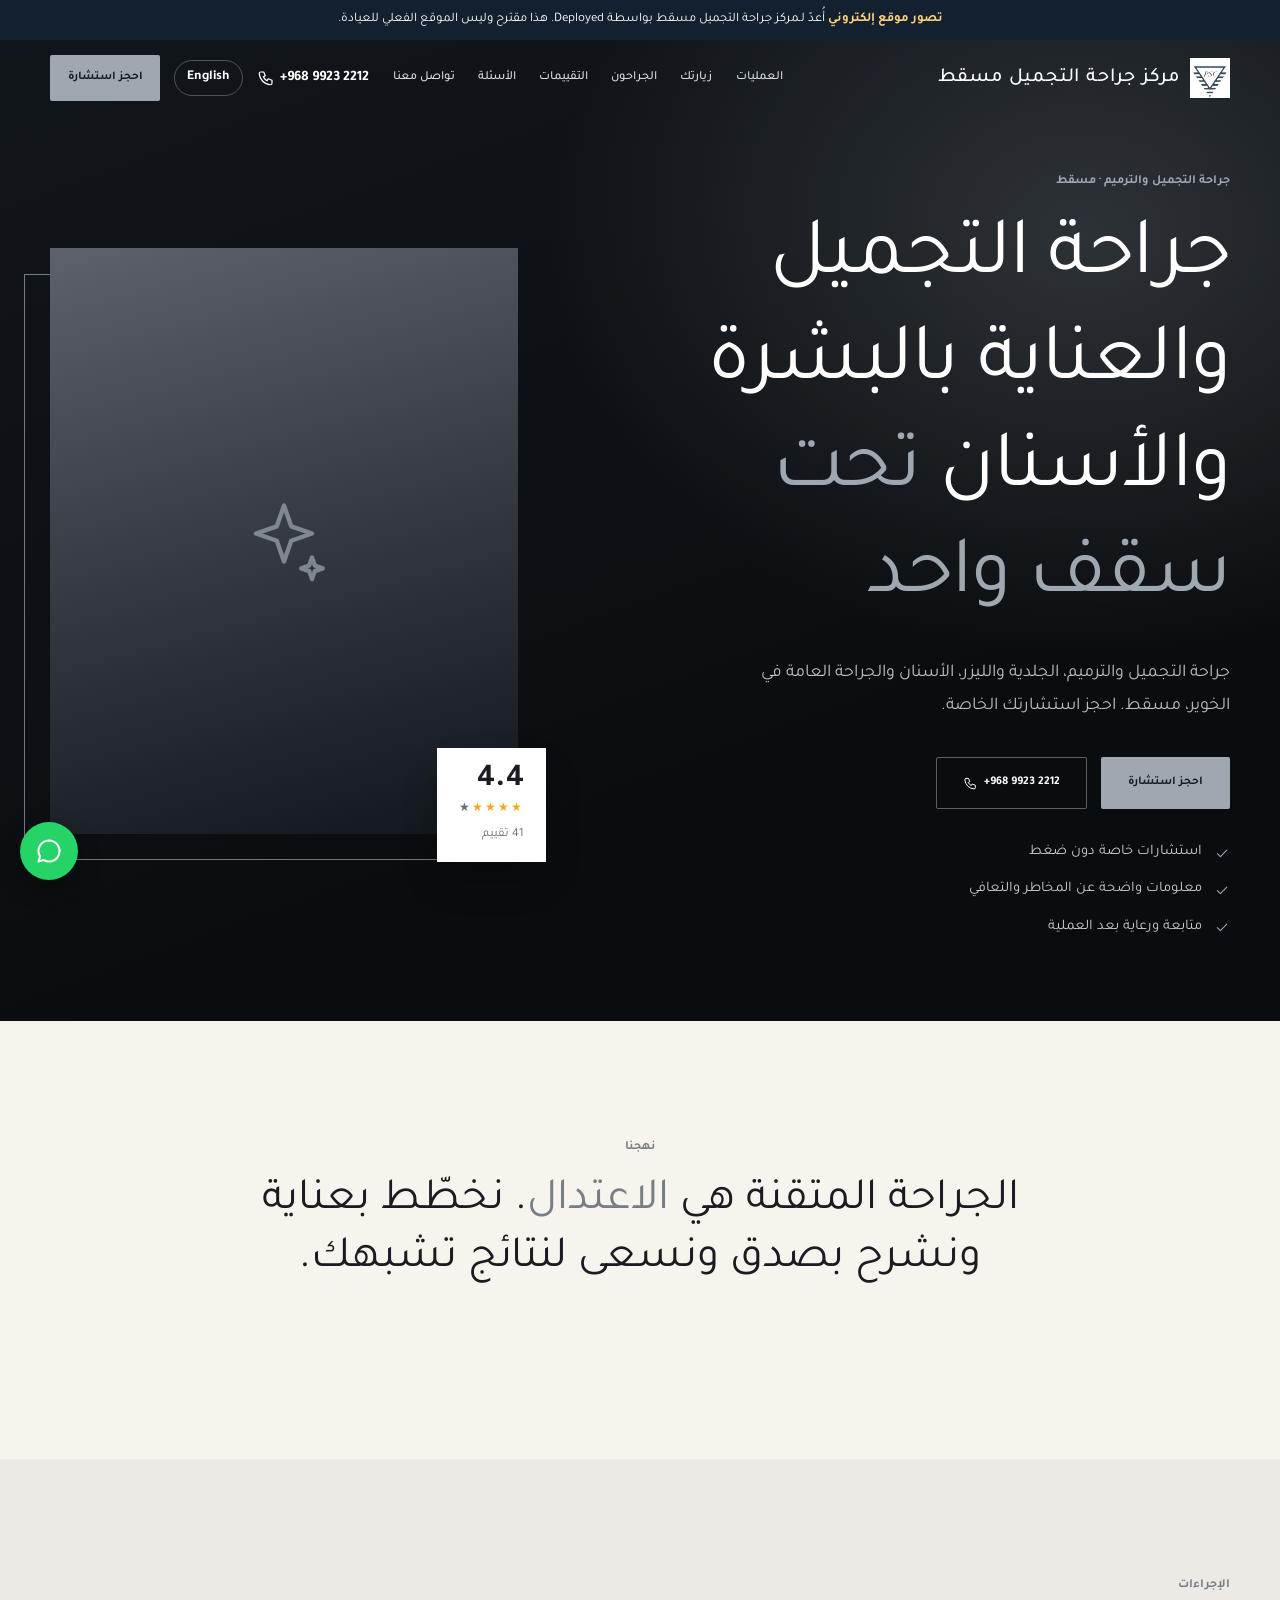
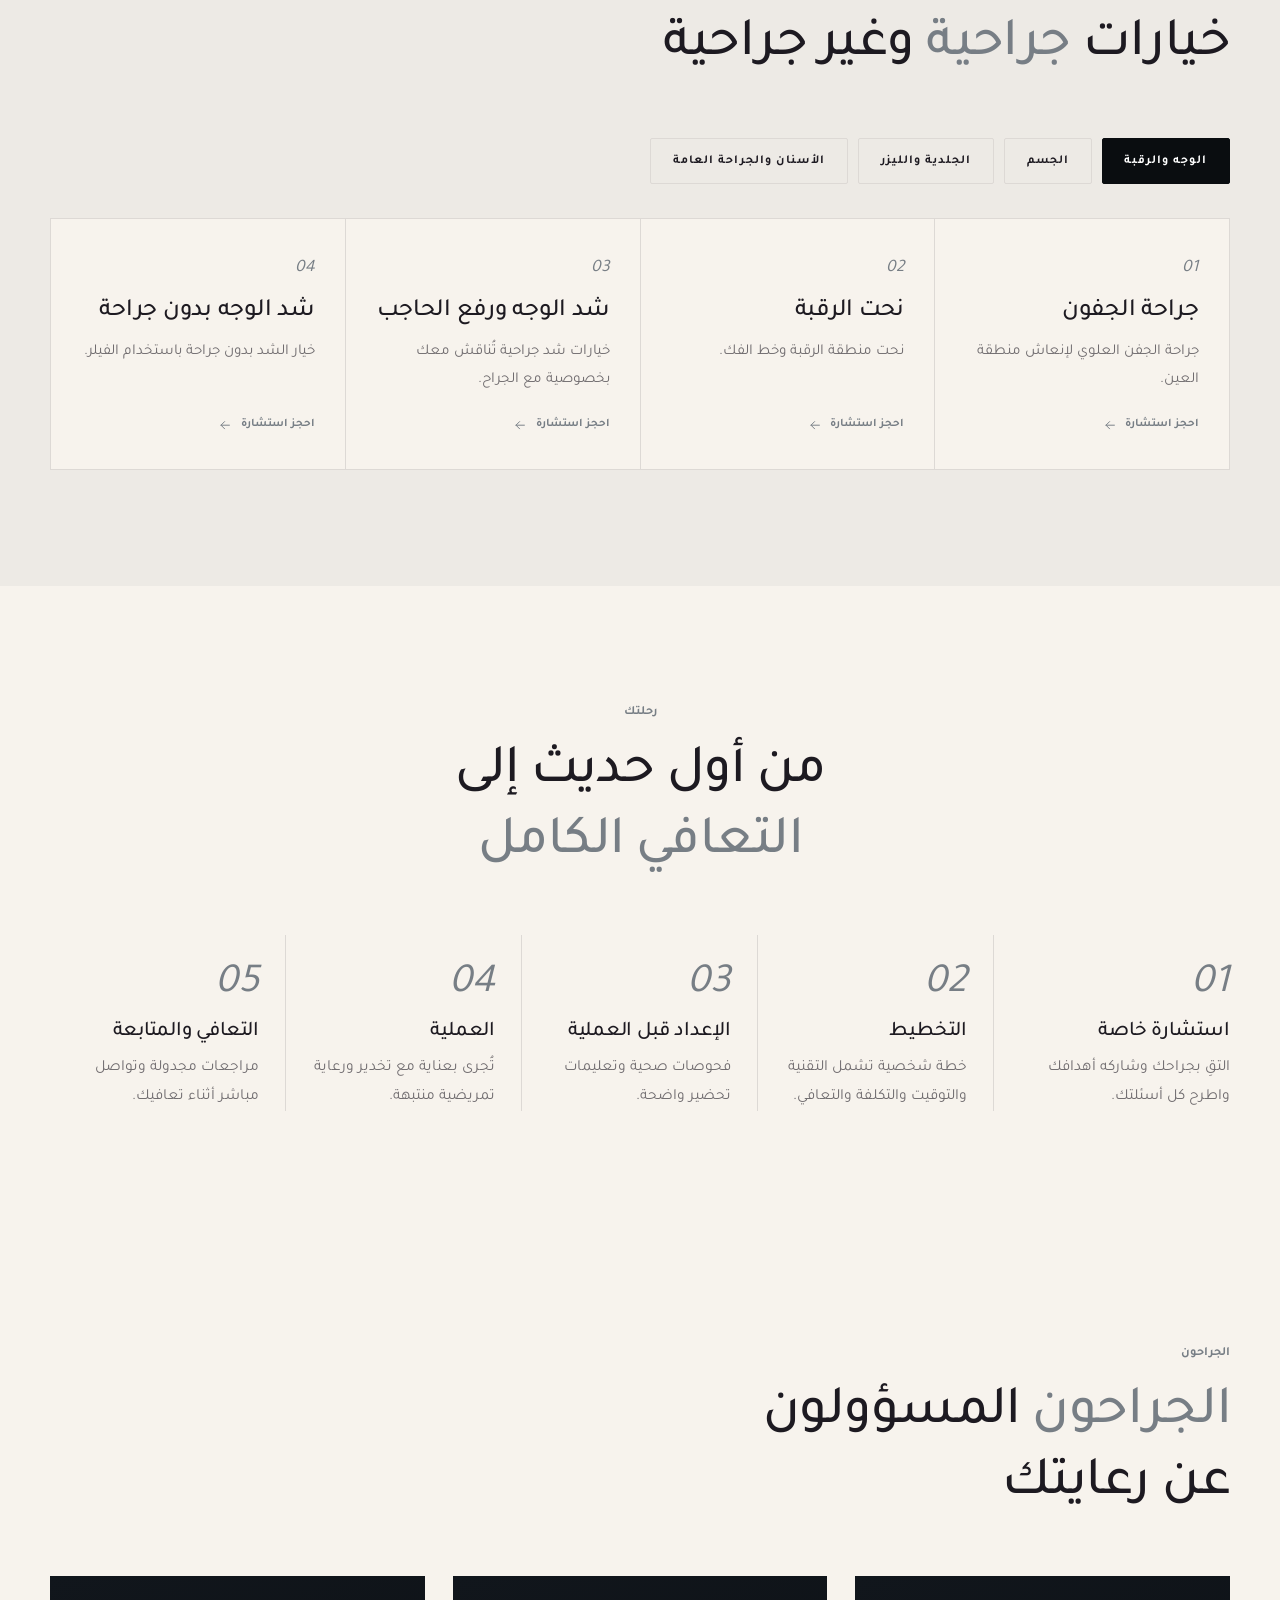
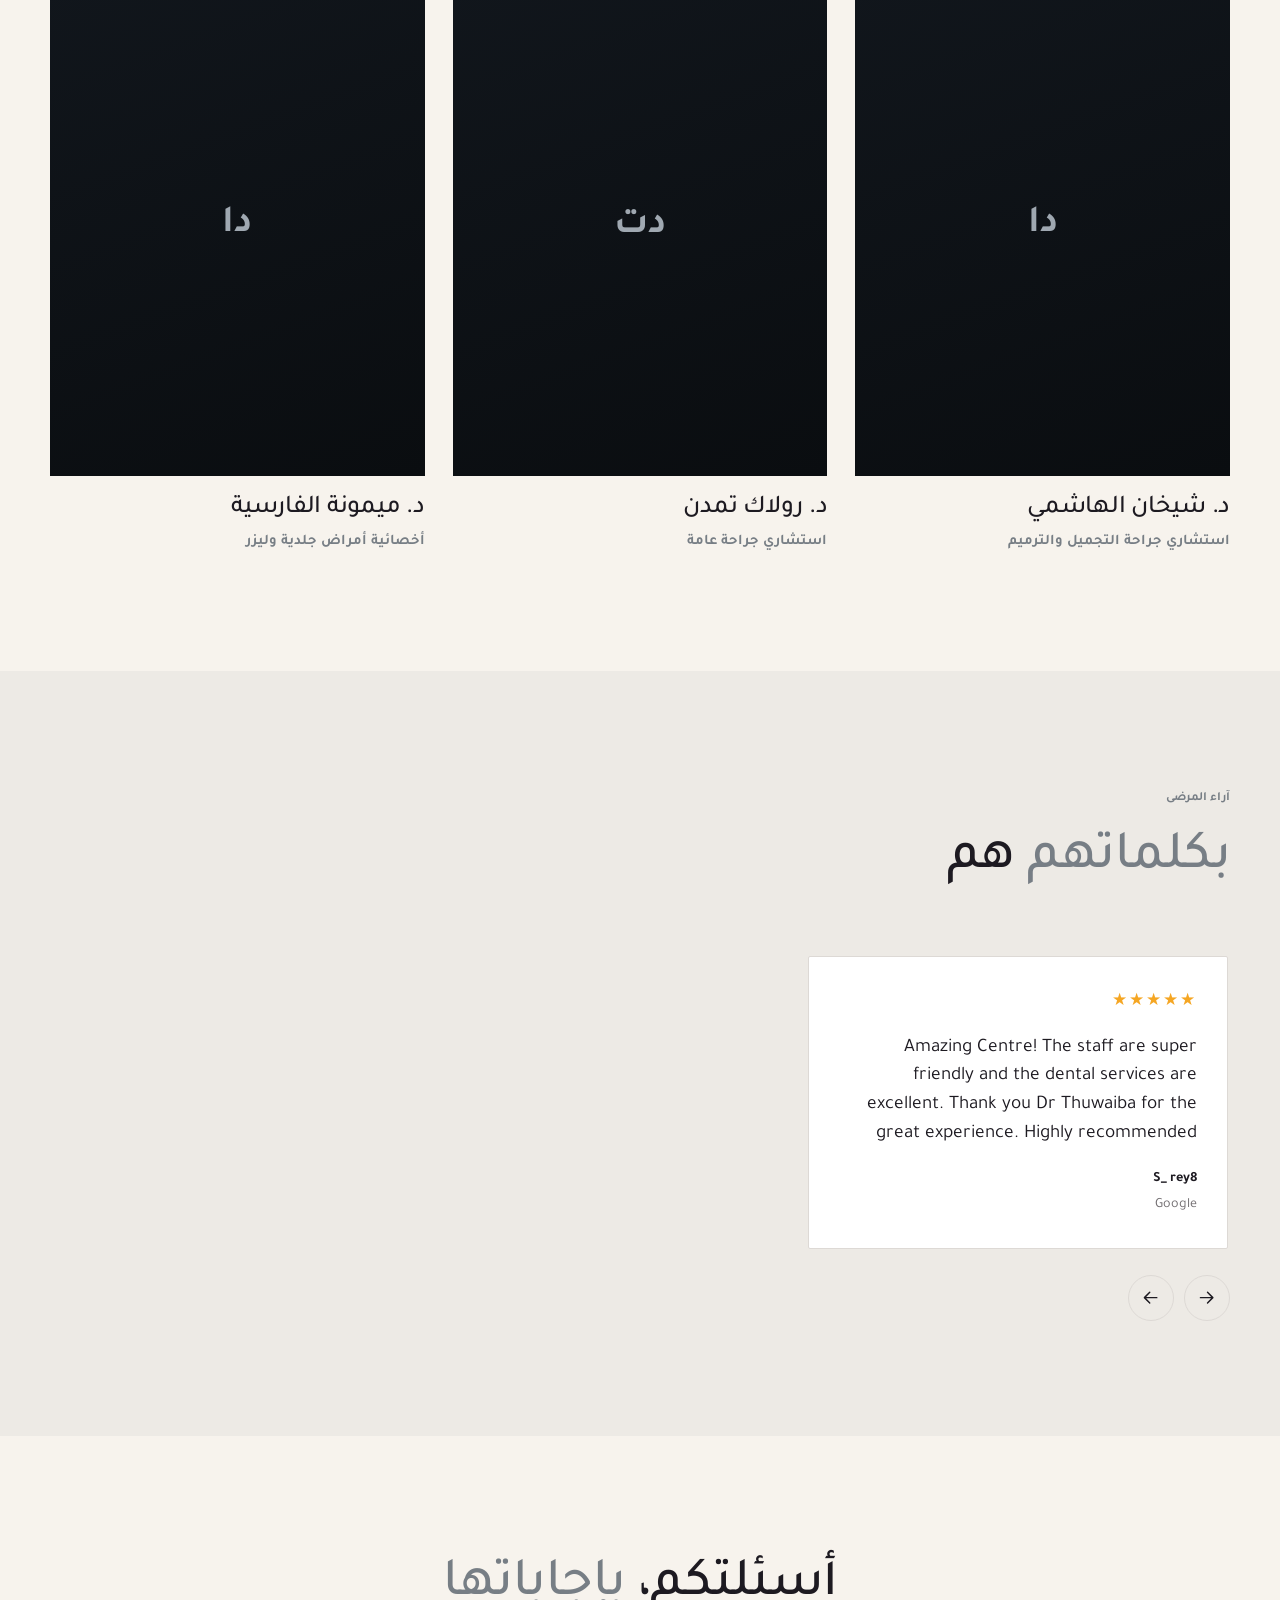
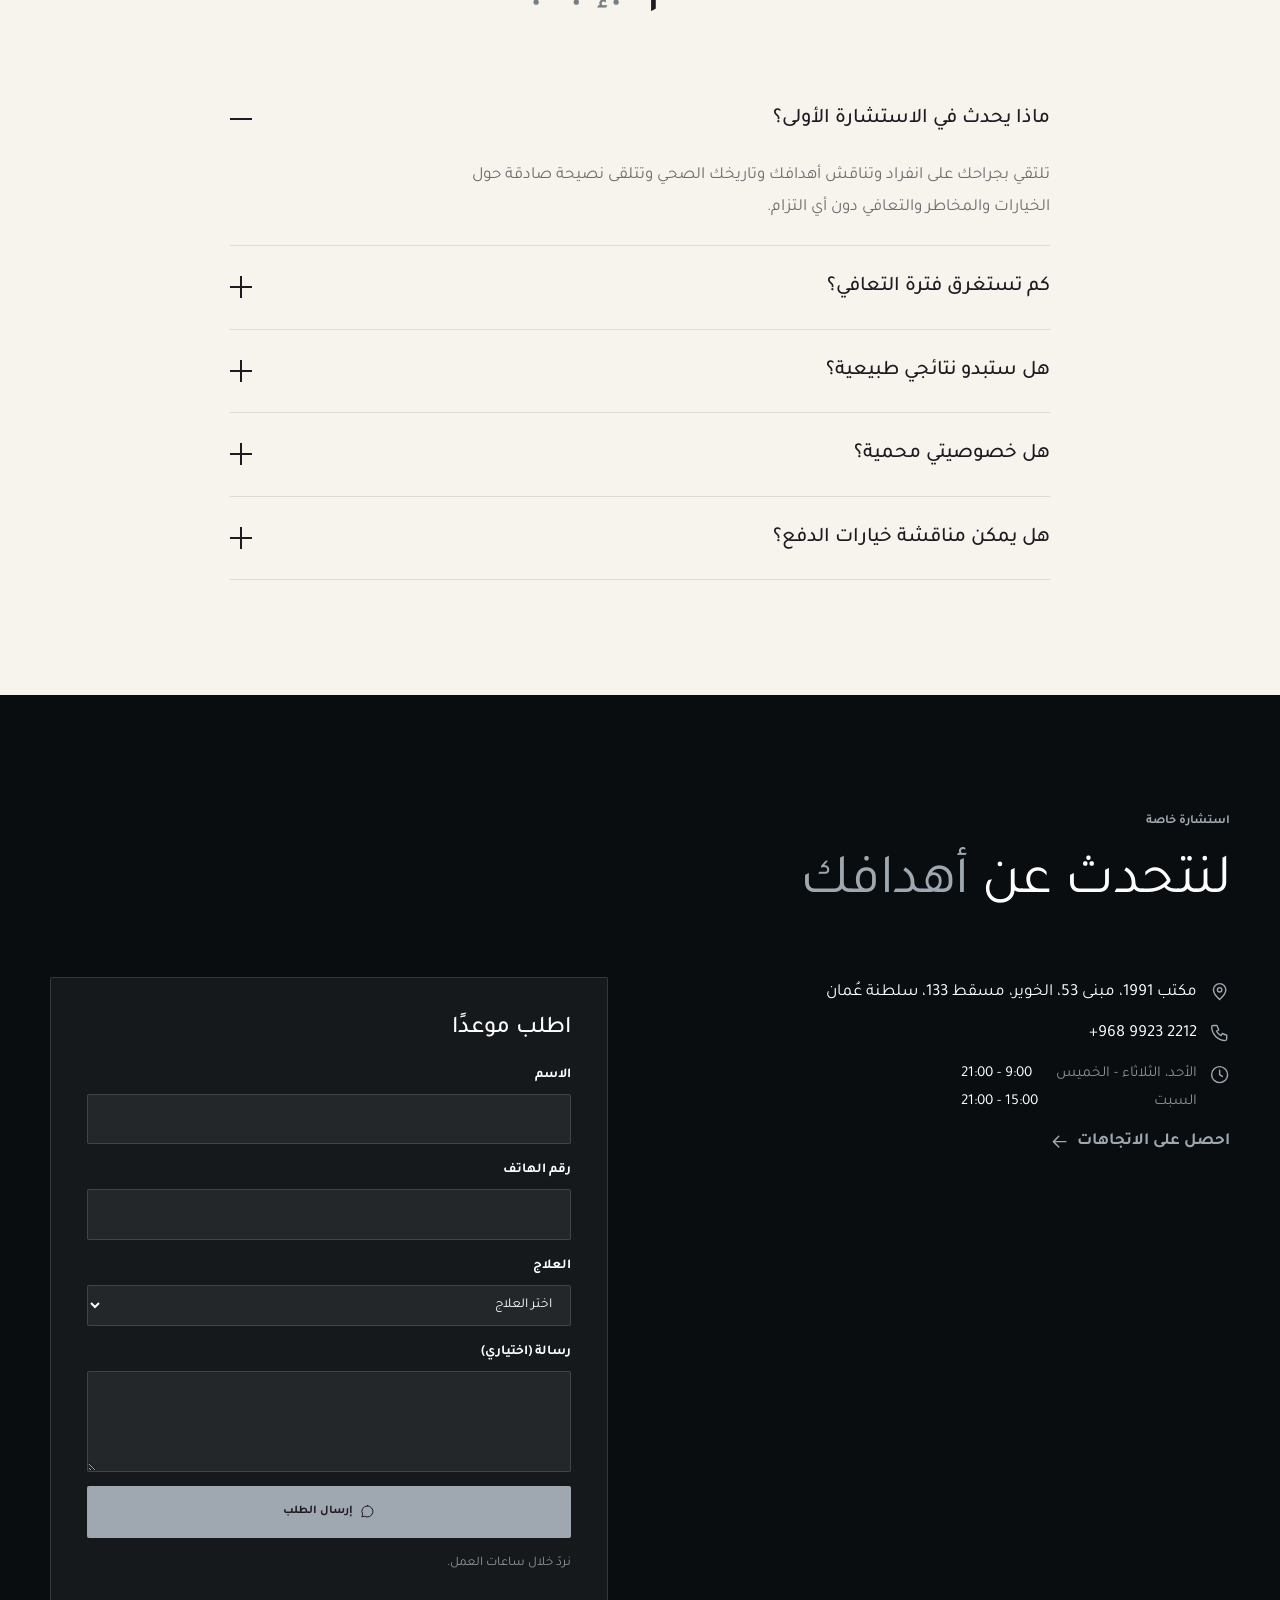
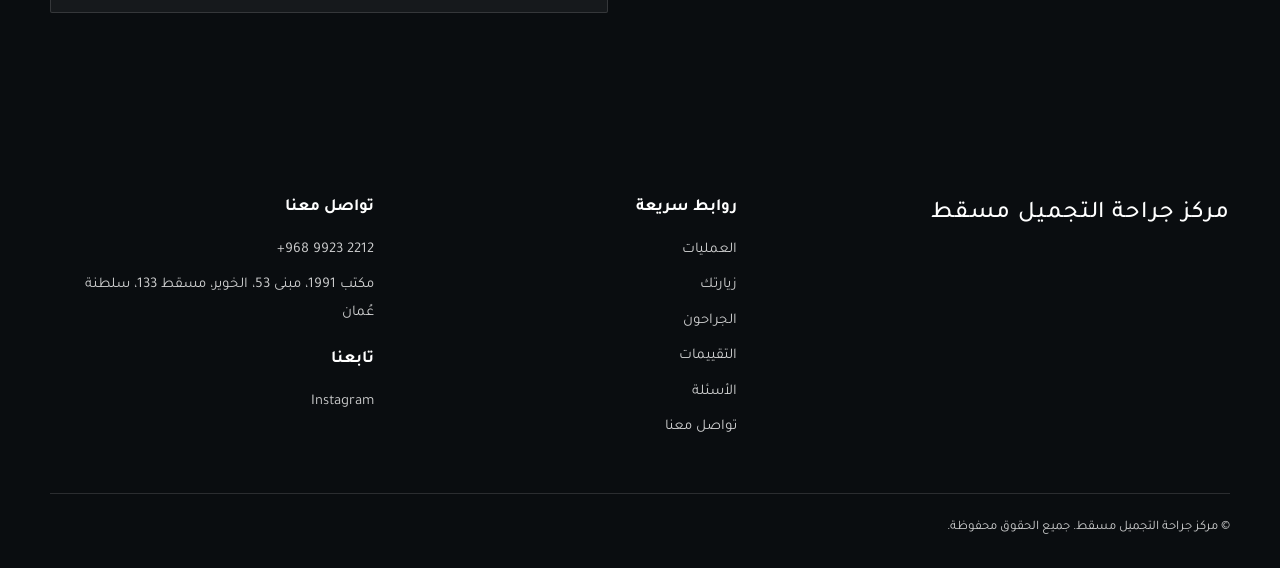
==== plastic-surgery-centre-muscat-c0ze/ar/index.html @ c21ff0c1 "Add demo: The Plastic Surgery Centre Muscat Co-Authored-By: Claude Sonnet 5.5 <noreply@anthropic.com" ====
<!doctype html>
<html lang="ar" dir="rtl" data-template="cosmetic-surgery">
<head>
<meta charset="utf-8">
<meta name="viewport" content="width=device-width,initial-scale=1">
<meta name="robots" content="noindex, nofollow">
<title>مركز جراحة التجميل مسقط | جراحة التجميل في مسقط</title>
<meta name="description" content="تقدّم مركز جراحة التجميل مسقط إجراءات التجميل الجراحية وغير الجراحية في مسقط مع استشارات خاصة ومعلومات واضحة ومتابعة شخصية.">
<meta name="theme-color" content="#324252">
<meta property="og:title" content="مركز جراحة التجميل مسقط | جراحة التجميل في مسقط">
<meta property="og:description" content="تقدّم مركز جراحة التجميل مسقط إجراءات التجميل الجراحية وغير الجراحية في مسقط مع استشارات خاصة ومعلومات واضحة ومتابعة شخصية.">
<link rel="alternate" hreflang="en" href="../"><link rel="preconnect" href="https://fonts.googleapis.com">
<link rel="preconnect" href="https://fonts.gstatic.com" crossorigin>
<link rel="stylesheet" href="https://fonts.googleapis.com/css2?family=Playfair+Display:ital,wght@0,400;0,500;0,600;1,400;1,500&amp;family=DM+Sans:wght@300;400;500;600&amp;display=swap">
<link rel="stylesheet" href="https://fonts.googleapis.com/css2?family=Tajawal:wght@300;400;500;700;800&display=swap"><style>:root{ --primary:#324252;--primary-deep:#202b35;--primary-soft:#eaecee;--primary-mid:#c2c6cb;--primary-ink:#ffffff;--accent:#9fa8b1;--accent-deep:#777e85;--accent-soft:#f2f3f4;--accent-ink:#14181c;--ink:#1d1a21;--muted:#706c6f;--line:#ddd9d5;--bg:#f7f3ed;--bg-alt:#edeae5;--night:#0a0d10;--night-2:#11161c;--font-display:'Playfair Display',Georgia,serif;--font-body:'DM Sans',system-ui,sans-serif; }</style>
<link rel="stylesheet" href="../assets/base.css">
<link rel="stylesheet" href="../assets/style.css">
<script>document.documentElement.classList.add('js')</script>
<script type="application/ld+json">{"@context": "https://schema.org", "@type": "MedicalClinic", "name": "مركز جراحة التجميل مسقط", "telephone": "+968 9923 2212", "address": {"@type": "PostalAddress", "streetAddress": "مكتب 1991، مبنى 53، الخوير، مسقط 133، سلطنة عُمان", "addressLocality": "مسقط", "addressCountry": "سلطنة عُمان"}, "aggregateRating": {"@type": "AggregateRating", "ratingValue": "4.4", "reviewCount": "41"}}</script>
</head>
<body>
<a class="skip" href="#main">Skip to content</a>
<div class="concept-banner"><strong>تصور موقع إلكتروني</strong> أُعدّ لـمركز جراحة التجميل مسقط بواسطة Deployed. هذا مقترح وليس الموقع الفعلي للعيادة.</div>

<header class="site-header" data-header>
  <div class="wrap bar">
    <a class="brand" href="../" aria-label="مركز جراحة التجميل مسقط">
<img class="brand-logo" src="../media/logo.png" alt="">      <span class="brand-name">مركز جراحة التجميل مسقط</span>
    </a>
    <nav class="nav" id="nav" aria-label="Main">
<a href="#procedures">العمليات</a><a href="#journey">زيارتك</a><a href="#surgeons">الجراحون</a><a href="#reviews">التقييمات</a><a href="#faq">الأسئلة</a><a href="#contact">تواصل معنا</a>    </nav>
    <div class="actions">
<a class="tel" href="tel:96899232212" dir="ltr"><svg class="ic " viewBox="0 0 24 24" aria-hidden="true" fill="none" stroke="currentColor" stroke-width="1.6" stroke-linecap="round" stroke-linejoin="round"><path d="M5 4h4l2 5-2.5 1.5a11 11 0 005 5L15 13l5 2v4a2 2 0 01-2 2A16 16 0 013 6a2 2 0 012-2z"/></svg><span>+968 9923 2212</span></a><a class="lang" href="../" hreflang="en" lang="en">English</a>      <a class="btn btn-primary btn-sm" href="#contact">احجز استشارة</a>
      <button class="burger" type="button" aria-label="القائمة" aria-expanded="false" aria-controls="nav" data-burger><span></span><span></span></button>
    </div>
  </div>
</header>

<main id="main">
<section class="hero" id="top">
  <div class="wrap hero-grid">
    <div class="hero-copy">
      <p class="eyebrow">جراحة التجميل والترميم · مسقط</p>
      <h1>جراحة التجميل والعناية بالبشرة والأسنان <em>تحت سقف واحد</em></h1>
      <p class="hero-text">جراحة التجميل والترميم، الجلدية والليزر، الأسنان والجراحة العامة في الخوير، مسقط. احجز استشارتك الخاصة.</p>
      <div class="hero-cta">
        <a class="btn btn-accent" href="#contact">احجز استشارة</a>
<a class="btn btn-ghost" href="tel:96899232212" dir="ltr"><svg class="ic " viewBox="0 0 24 24" aria-hidden="true" fill="none" stroke="currentColor" stroke-width="1.6" stroke-linecap="round" stroke-linejoin="round"><path d="M5 4h4l2 5-2.5 1.5a11 11 0 005 5L15 13l5 2v4a2 2 0 01-2 2A16 16 0 013 6a2 2 0 012-2z"/></svg> +968 9923 2212</a>      </div>
      <ul class="assure"><li><svg class="ic " viewBox="0 0 24 24" aria-hidden="true" fill="none" stroke="currentColor" stroke-width="1.6" stroke-linecap="round" stroke-linejoin="round"><path d="M5 12.5l4.5 4.5L19 7.5"/></svg>استشارات خاصة دون ضغط</li><li><svg class="ic " viewBox="0 0 24 24" aria-hidden="true" fill="none" stroke="currentColor" stroke-width="1.6" stroke-linecap="round" stroke-linejoin="round"><path d="M5 12.5l4.5 4.5L19 7.5"/></svg>معلومات واضحة عن المخاطر والتعافي</li><li><svg class="ic " viewBox="0 0 24 24" aria-hidden="true" fill="none" stroke="currentColor" stroke-width="1.6" stroke-linecap="round" stroke-linejoin="round"><path d="M5 12.5l4.5 4.5L19 7.5"/></svg>متابعة ورعاية بعد العملية</li></ul>
    </div>
    <div class="hero-art">
      <div class="frame"><div class="ph frame-img" role="img" aria-label="مركز جراحة التجميل مسقط"><svg class="ic " viewBox="0 0 24 24" aria-hidden="true" fill="none" stroke="currentColor" stroke-width="1.6" stroke-linecap="round" stroke-linejoin="round"><path d="M12 3l1.8 5.2L19 10l-5.2 1.8L12 17l-1.8-5.2L5 10l5.2-1.8z"/><path d="M19 16l.7 2 2 .7-2 .7-.7 2-.7-2-2-.7 2-.7z"/></svg></div></div>
<div class="badge"><b>4.4</b><span class="stars" role="img" aria-label="4.4 / 5"><span class="on">★</span><span class="on">★</span><span class="on">★</span><span class="on">★</span><span class="">★</span></span><span>41 تقييم</span></div>    </div>
  </div>
</section>

<section class="sec intro">
  <div class="wrap narrow">
    <p class="eyebrow center">نهجنا</p>
    <p class="intro-text reveal">الجراحة المتقنة هي <em>الاعتدال</em>. نخطّط بعناية ونشرح بصدق ونسعى لنتائج تشبهك.</p>
  </div>
</section>


<section class="sec cream" id="procedures">
  <div class="wrap">
    <div class="sec-head reveal ">
<p class="eyebrow">الإجراءات</p>  <h2>خيارات <em>جراحية</em> وغير جراحية</h2>
</div>
    <div data-tabs>
      <div class="tabs" role="tablist">
<button class="tab" type="button" role="tab" id="tab-1" aria-controls="panel-1">الوجه والرقبة</button><button class="tab" type="button" role="tab" id="tab-2" aria-controls="panel-2">الجسم</button><button class="tab" type="button" role="tab" id="tab-3" aria-controls="panel-3">الجلدية والليزر</button><button class="tab" type="button" role="tab" id="tab-4" aria-controls="panel-4">الأسنان والجراحة العامة</button>      </div>
      <div class="tabpanel" role="tabpanel" id="panel-1" aria-labelledby="tab-1">
        <div class="proc-grid">
          <a class="proc" href="#contact">
            <span class="proc-n">01</span>
            <h3>جراحة الجفون</h3>
            <p>جراحة الجفن العلوي لإنعاش منطقة العين.</p>
            <span class="proc-go">احجز استشارة <svg class="ic " viewBox="0 0 24 24" aria-hidden="true" fill="none" stroke="currentColor" stroke-width="1.6" stroke-linecap="round" stroke-linejoin="round"><path d="M5 12h14M13 6l6 6-6 6"/></svg></span>
          </a>
          <a class="proc" href="#contact">
            <span class="proc-n">02</span>
            <h3>نحت الرقبة</h3>
            <p>نحت منطقة الرقبة وخط الفك.</p>
            <span class="proc-go">احجز استشارة <svg class="ic " viewBox="0 0 24 24" aria-hidden="true" fill="none" stroke="currentColor" stroke-width="1.6" stroke-linecap="round" stroke-linejoin="round"><path d="M5 12h14M13 6l6 6-6 6"/></svg></span>
          </a>
          <a class="proc" href="#contact">
            <span class="proc-n">03</span>
            <h3>شد الوجه ورفع الحاجب</h3>
            <p>خيارات شد جراحية تُناقش معك بخصوصية مع الجراح.</p>
            <span class="proc-go">احجز استشارة <svg class="ic " viewBox="0 0 24 24" aria-hidden="true" fill="none" stroke="currentColor" stroke-width="1.6" stroke-linecap="round" stroke-linejoin="round"><path d="M5 12h14M13 6l6 6-6 6"/></svg></span>
          </a>
          <a class="proc" href="#contact">
            <span class="proc-n">04</span>
            <h3>شد الوجه بدون جراحة</h3>
            <p>خيار الشد بدون جراحة باستخدام الفيلر.</p>
            <span class="proc-go">احجز استشارة <svg class="ic " viewBox="0 0 24 24" aria-hidden="true" fill="none" stroke="currentColor" stroke-width="1.6" stroke-linecap="round" stroke-linejoin="round"><path d="M5 12h14M13 6l6 6-6 6"/></svg></span>
          </a>
        </div>
      </div>
      <div class="tabpanel" role="tabpanel" id="panel-2" aria-labelledby="tab-2">
        <div class="proc-grid">
          <a class="proc" href="#contact">
            <span class="proc-n">01</span>
            <h3>نحت البطن</h3>
            <p>نحت وشد منطقة البطن.</p>
            <span class="proc-go">احجز استشارة <svg class="ic " viewBox="0 0 24 24" aria-hidden="true" fill="none" stroke="currentColor" stroke-width="1.6" stroke-linecap="round" stroke-linejoin="round"><path d="M5 12h14M13 6l6 6-6 6"/></svg></span>
          </a>
          <a class="proc" href="#contact">
            <span class="proc-n">02</span>
            <h3>تجميل ما بعد الولادة</h3>
            <p>خطة متكاملة للجسم بعد الحمل، مصممة وفق احتياجاتك.</p>
            <span class="proc-go">احجز استشارة <svg class="ic " viewBox="0 0 24 24" aria-hidden="true" fill="none" stroke="currentColor" stroke-width="1.6" stroke-linecap="round" stroke-linejoin="round"><path d="M5 12h14M13 6l6 6-6 6"/></svg></span>
          </a>
          <a class="proc" href="#contact">
            <span class="proc-n">03</span>
            <h3>علاج الوذمة الشحمية</h3>
            <p>تقييم وعلاج الوذمة الشحمية، وهي ليست مجرد سمنة.</p>
            <span class="proc-go">احجز استشارة <svg class="ic " viewBox="0 0 24 24" aria-hidden="true" fill="none" stroke="currentColor" stroke-width="1.6" stroke-linecap="round" stroke-linejoin="round"><path d="M5 12h14M13 6l6 6-6 6"/></svg></span>
          </a>
        </div>
      </div>
      <div class="tabpanel" role="tabpanel" id="panel-3" aria-labelledby="tab-3">
        <div class="proc-grid">
          <a class="proc" href="#contact">
            <span class="proc-n">01</span>
            <h3>الجلدية والتجميل</h3>
            <p>استشارات الجلدية مع أخصائية الجلدية في المركز.</p>
            <span class="proc-go">احجز استشارة <svg class="ic " viewBox="0 0 24 24" aria-hidden="true" fill="none" stroke="currentColor" stroke-width="1.6" stroke-linecap="round" stroke-linejoin="round"><path d="M5 12h14M13 6l6 6-6 6"/></svg></span>
          </a>
          <a class="proc" href="#contact">
            <span class="proc-n">02</span>
            <h3>جلسات الليزر</h3>
            <p>جلسات الليزر للوجه والجسم.</p>
            <span class="proc-go">احجز استشارة <svg class="ic " viewBox="0 0 24 24" aria-hidden="true" fill="none" stroke="currentColor" stroke-width="1.6" stroke-linecap="round" stroke-linejoin="round"><path d="M5 12h14M13 6l6 6-6 6"/></svg></span>
          </a>
        </div>
      </div>
      <div class="tabpanel" role="tabpanel" id="panel-4" aria-labelledby="tab-4">
        <div class="proc-grid">
          <a class="proc" href="#contact">
            <span class="proc-n">01</span>
            <h3>طب الأسنان</h3>
            <p>تنظيف وتبييض وعلاج جذور الأسنان.</p>
            <span class="proc-go">احجز استشارة <svg class="ic " viewBox="0 0 24 24" aria-hidden="true" fill="none" stroke="currentColor" stroke-width="1.6" stroke-linecap="round" stroke-linejoin="round"><path d="M5 12h14M13 6l6 6-6 6"/></svg></span>
          </a>
          <a class="proc" href="#contact">
            <span class="proc-n">02</span>
            <h3>الجراحة العامة</h3>
            <p>تشمل العناية بقروح القدم السكري والحروق.</p>
            <span class="proc-go">احجز استشارة <svg class="ic " viewBox="0 0 24 24" aria-hidden="true" fill="none" stroke="currentColor" stroke-width="1.6" stroke-linecap="round" stroke-linejoin="round"><path d="M5 12h14M13 6l6 6-6 6"/></svg></span>
          </a>
        </div>
      </div>
    </div>
  </div>
</section>

<section class="sec" id="journey">
  <div class="wrap">
    <div class="sec-head reveal center">
<p class="eyebrow">رحلتك</p>  <h2>من أول حديث إلى <em>التعافي الكامل</em></h2>
</div>
    <ol class="journey journey-rail">
  <li class="jstep reveal">
    <span class="jnum">01</span>
    <h3>استشارة خاصة</h3>
    <p>التقِ بجراحك وشاركه أهدافك واطرح كل أسئلتك.</p>
  </li>
  <li class="jstep reveal">
    <span class="jnum">02</span>
    <h3>التخطيط</h3>
    <p>خطة شخصية تشمل التقنية والتوقيت والتكلفة والتعافي.</p>
  </li>
  <li class="jstep reveal">
    <span class="jnum">03</span>
    <h3>الإعداد قبل العملية</h3>
    <p>فحوصات صحية وتعليمات تحضير واضحة.</p>
  </li>
  <li class="jstep reveal">
    <span class="jnum">04</span>
    <h3>العملية</h3>
    <p>تُجرى بعناية مع تخدير ورعاية تمريضية منتبهة.</p>
  </li>
  <li class="jstep reveal">
    <span class="jnum">05</span>
    <h3>التعافي والمتابعة</h3>
    <p>مراجعات مجدولة وتواصل مباشر أثناء تعافيك.</p>
  </li>
</ol>
  </div>
</section>


<section class="sec" id="surgeons">
  <div class="wrap">
    <div class="sec-head reveal ">
<p class="eyebrow">الجراحون</p>  <h2><em>الجراحون</em> المسؤولون عن رعايتك</h2>
</div>
    <div class="docs docs-luxe">
  <article class="doc reveal">
    <div class="doc-photo">
<div class="ph ph-person"><span>دا</span></div>    </div>
    <div class="doc-body">
      <h3>د. شيخان الهاشمي</h3>
<p class="doc-title">استشاري جراحة التجميل والترميم</p>    </div>
  </article>
  <article class="doc reveal">
    <div class="doc-photo">
<div class="ph ph-person"><span>دت</span></div>    </div>
    <div class="doc-body">
      <h3>د. رولاك تمدن</h3>
<p class="doc-title">استشاري جراحة عامة</p>    </div>
  </article>
  <article class="doc reveal">
    <div class="doc-photo">
<div class="ph ph-person"><span>دا</span></div>    </div>
    <div class="doc-body">
      <h3>د. ميمونة الفارسية</h3>
<p class="doc-title">أخصائية أمراض جلدية وليزر</p>    </div>
  </article>
</div>
  </div>
</section>



<section class="sec cream" id="reviews">
  <div class="wrap">
    <div class="sec-head reveal ">
<p class="eyebrow">آراء المرضى</p>  <h2><em>بكلماتهم</em> هم</h2>
</div>
    <div class="carousel" data-carousel>
  <div class="car-track" tabindex="0">
    <figure class="review reveal">
      <span class="stars" role="img" aria-label="5 / 5"><span class="on">★</span><span class="on">★</span><span class="on">★</span><span class="on">★</span><span class="on">★</span></span>
      <blockquote>Amazing Centre! The staff are super friendly and the dental services are excellent. Thank you Dr Thuwaiba for the great experience. Highly recommended</blockquote>
      <figcaption><b>S_ rey8</b><span>Google</span></figcaption>
    </figure>
  </div>
  <div class="car-nav">
    <button type="button" data-prev aria-label="السابق"><svg class="ic " viewBox="0 0 24 24" aria-hidden="true" fill="none" stroke="currentColor" stroke-width="1.6" stroke-linecap="round" stroke-linejoin="round"><path d="M5 12h14M13 6l6 6-6 6"/></svg></button>
    <button type="button" data-next aria-label="التالي"><svg class="ic " viewBox="0 0 24 24" aria-hidden="true" fill="none" stroke="currentColor" stroke-width="1.6" stroke-linecap="round" stroke-linejoin="round"><path d="M5 12h14M13 6l6 6-6 6"/></svg></button>
  </div>
</div>
  </div>
</section>

<section class="sec" id="faq">
  <div class="wrap">
    <div class="sec-head reveal center">
  <h2>أسئلتكم، <em>بإجاباتها</em></h2>
</div>
    <div class="faq">
  <details class="faq-item reveal" open>
    <summary>ماذا يحدث في الاستشارة الأولى؟<span class="faq-plus" aria-hidden="true"></span></summary>
    <div class="faq-a"><p>تلتقي بجراحك على انفراد وتناقش أهدافك وتاريخك الصحي وتتلقى نصيحة صادقة حول الخيارات والمخاطر والتعافي دون أي التزام.</p></div>
  </details>
  <details class="faq-item reveal" >
    <summary>كم تستغرق فترة التعافي؟<span class="faq-plus" aria-hidden="true"></span></summary>
    <div class="faq-a"><p>تختلف حسب الإجراء. نقدّم لك جدولًا واقعيًا للانقطاع عن العمل والنشاط وموعد ظهور النتيجة النهائية.</p></div>
  </details>
  <details class="faq-item reveal" >
    <summary>هل ستبدو نتائجي طبيعية؟<span class="faq-plus" aria-hidden="true"></span></summary>
    <div class="faq-a"><p>هذا هدفنا. نخطّط بتحفّظ وفق تناسق ملامحك ونناقش ما هو واقعي لك.</p></div>
  </details>
  <details class="faq-item reveal" >
    <summary>هل خصوصيتي محمية؟<span class="faq-plus" aria-hidden="true"></span></summary>
    <div class="faq-a"><p>نعم. الاستشارات خاصة ويُتعامل مع معلوماتك وصورك بسرية.</p></div>
  </details>
  <details class="faq-item reveal" >
    <summary>هل يمكن مناقشة خيارات الدفع؟<span class="faq-plus" aria-hidden="true"></span></summary>
    <div class="faq-a"><p>بالتأكيد. نقدّم تقديرًا مكتوبًا واضحًا ويمكننا مناقشة الخيارات المتاحة.</p></div>
  </details>
</div>
  </div>
</section>

<section class="sec night" id="contact">
  <div class="wrap">
    <div class="sec-head reveal ">
<p class="eyebrow">استشارة خاصة</p>  <h2>لنتحدث عن <em>أهدافك</em></h2>
</div>
    <div class="contact-grid">
  <div class="contact-info reveal">
    <div class="loc">
<p class="loc-row"><svg class="ic " viewBox="0 0 24 24" aria-hidden="true" fill="none" stroke="currentColor" stroke-width="1.6" stroke-linecap="round" stroke-linejoin="round"><path d="M12 21s7-6.2 7-11a7 7 0 10-14 0c0 4.8 7 11 7 11z"/><circle cx="12" cy="10" r="2.5"/></svg><span>مكتب 1991، مبنى 53، الخوير، مسقط 133، سلطنة عُمان</span></p><p class="loc-row"><svg class="ic " viewBox="0 0 24 24" aria-hidden="true" fill="none" stroke="currentColor" stroke-width="1.6" stroke-linecap="round" stroke-linejoin="round"><path d="M5 4h4l2 5-2.5 1.5a11 11 0 005 5L15 13l5 2v4a2 2 0 01-2 2A16 16 0 013 6a2 2 0 012-2z"/></svg><a href="tel:96899232212" dir="ltr">+968 9923 2212</a></p><div class="loc-row"><svg class="ic " viewBox="0 0 24 24" aria-hidden="true" fill="none" stroke="currentColor" stroke-width="1.6" stroke-linecap="round" stroke-linejoin="round"><circle cx="12" cy="12" r="9"/><path d="M12 7v5l3 2"/></svg><div><dl class="hours"><div><dt>الأحد، الثلاثاء - الخميس</dt><dd>9:00 - 21:00</dd></div><div><dt>السبت</dt><dd>15:00 - 21:00</dd></div></dl></div></div><a class="link-arrow" href="https://www.google.com/maps/place/?q=place_id:ChIJjTKtD6f_kT4Rac5AqOEodqY" target="_blank" rel="noopener">احصل على الاتجاهات <svg class="ic " viewBox="0 0 24 24" aria-hidden="true" fill="none" stroke="currentColor" stroke-width="1.6" stroke-linecap="round" stroke-linejoin="round"><path d="M5 12h14M13 6l6 6-6 6"/></svg></a>    </div>
  </div>
  <form class="form reveal" data-wa-form="96899232212" data-msg="مرحبًا مركز جراحة التجميل مسقط، أرغب بحجز موعد. الاسم: {n}. الهاتف: {p}. العلاج: {s}. {m}" data-live="false" data-demo-note="هذا تصور لموقع إلكتروني، لذلك النموذج غير مفعّل.">
    <h3>اطلب موعدًا</h3>
    <label><span>الاسم</span><input name="n" required autocomplete="name"></label>
    <label><span>رقم الهاتف</span><input name="p" type="tel" required autocomplete="tel" dir="ltr"></label>
    <label><span>العلاج</span>
      <select name="s"><option value="">اختر العلاج</option><option>جراحة الجفون</option><option>نحت الرقبة</option><option>شد الوجه ورفع الحاجب</option><option>شد الوجه بدون جراحة</option><option>نحت البطن</option><option>تجميل ما بعد الولادة</option><option>علاج الوذمة الشحمية</option><option>الجلدية والتجميل</option><option>جلسات الليزر</option><option>طب الأسنان</option><option>الجراحة العامة</option></select>
    </label>
    <label><span>رسالة (اختياري)</span><textarea name="m" rows="3"></textarea></label>
    <button class="btn btn-primary" type="submit"><svg class="ic " viewBox="0 0 24 24" aria-hidden="true" fill="none" stroke="currentColor" stroke-width="1.6" stroke-linecap="round" stroke-linejoin="round"><path d="M12 3a9 9 0 00-7.7 13.6L3 21l4.5-1.2A9 9 0 1012 3z"/></svg> إرسال الطلب</button>
    <p class="fine form-status" role="status">نردّ خلال ساعات العمل.</p>
  </form>
</div>
  </div>
</section>
</main>

<footer class="site-footer">
  <div class="wrap foot-grid">
    <div class="foot-brand">
      <p class="brand-name">مركز جراحة التجميل مسقط</p>
    </div>
    <div>
      <p class="foot-h">روابط سريعة</p>
      <ul><li><a href="#procedures">العمليات</a></li><li><a href="#journey">زيارتك</a></li><li><a href="#surgeons">الجراحون</a></li><li><a href="#reviews">التقييمات</a></li><li><a href="#faq">الأسئلة</a></li><li><a href="#contact">تواصل معنا</a></li></ul>
    </div>
    <div>
      <p class="foot-h">تواصل معنا</p>
      <ul>
<li><a href="tel:96899232212" dir="ltr">+968 9923 2212</a></li><li>مكتب 1991، مبنى 53، الخوير، مسقط 133، سلطنة عُمان</li>      </ul>
      <p class="foot-h">تابعنا</p>
      <ul class="social"><li><a href="https://www.instagram.com/the_plastic_surgery_centre" target="_blank" rel="noopener">Instagram</a></li></ul>
    </div>
  </div>
  <div class="wrap foot-base">
    <span>© مركز جراحة التجميل مسقط. جميع الحقوق محفوظة.</span>
  </div>
</footer>

<div class="wa" data-wa>
  <div class="wa-pop" id="wa-pop" hidden>
    <div class="wa-head"><b>مركز جراحة التجميل مسقط</b><span>نردّ عادةً خلال دقائق</span></div>
    <div class="wa-body">
      <p class="wa-bubble">أهلًا بك! كيف يمكننا مساعدتك اليوم؟</p>
      <a class="wa-quick" href="#contact">حجز موعد</a>
      <a class="wa-quick" href="#contact">الاستفسار عن الأسعار</a>
      <a class="wa-open" href="#contact"><svg class="ic " viewBox="0 0 24 24" aria-hidden="true" fill="none" stroke="currentColor" stroke-width="1.6" stroke-linecap="round" stroke-linejoin="round"><path d="M12 3a9 9 0 00-7.7 13.6L3 21l4.5-1.2A9 9 0 1012 3z"/></svg> افتح محادثة واتساب</a>
    </div>
  </div>
  <button class="wa-btn" type="button" aria-label="WhatsApp" aria-expanded="false" aria-controls="wa-pop" data-wa-toggle><svg class="ic " viewBox="0 0 24 24" aria-hidden="true" fill="none" stroke="currentColor" stroke-width="1.6" stroke-linecap="round" stroke-linejoin="round"><path d="M12 3a9 9 0 00-7.7 13.6L3 21l4.5-1.2A9 9 0 1012 3z"/></svg></button>
</div>
<script src="../assets/app.js" defer></script>
</body>
</html>
---- plastic-surgery-centre-muscat-c0ze/assets/base.css ----
/* Shared structure + behaviour styles. Look & feel lives in each template's style.css. */
*,*::before,*::after{box-sizing:border-box}
html{scroll-behavior:smooth;-webkit-text-size-adjust:100%}
body{margin:0;font-family:var(--font-body);color:var(--ink);background:var(--bg);line-height:1.65;font-size:17px;-webkit-font-smoothing:antialiased;overflow-x:hidden}
img,svg{max-width:100%;display:block}
a{color:inherit;text-decoration:none}
ul,ol{margin:0;padding:0;list-style:none}
h1,h2,h3,p,figure,blockquote,dl,dd{margin:0}
h1,h2,h3{font-family:var(--font-display);line-height:1.1;text-wrap:balance}
button,input,select,textarea{font:inherit;color:inherit}
section[id]{scroll-margin-top:84px}
.ic{width:1.25em;height:1.25em;flex:none}
.wrap{width:min(1180px,100% - 40px);margin-inline:auto}
.skip{position:absolute;inset-inline-start:-999px;top:8px;background:var(--ink);color:var(--bg);padding:8px 14px;z-index:99;border-radius:6px}
.skip:focus{inset-inline-start:8px}
.fine{font-size:.82rem;color:var(--muted)}
em{font-style:italic}

/* buttons */
.btn{display:inline-flex;align-items:center;justify-content:center;gap:.55em;padding:.9em 1.7em;border-radius:999px;border:1.5px solid transparent;font-weight:600;font-size:.95rem;cursor:pointer;transition:transform .2s,box-shadow .2s,background .2s,color .2s;white-space:nowrap}
.btn:hover{transform:translateY(-2px)}
.btn-primary{background:var(--primary);color:var(--primary-ink)}
.btn-primary:hover{background:var(--primary-deep)}
.btn-accent{background:var(--accent);color:var(--accent-ink)}
.btn-accent:hover{background:var(--accent-deep)}
.btn-ghost{border-color:currentColor;background:transparent}
.btn-sm{padding:.65em 1.2em;font-size:.85rem}
.link-arrow{display:inline-flex;align-items:center;gap:.4em;font-weight:600;color:var(--primary)}
.link-arrow .ic{transition:transform .2s}
.link-arrow:hover .ic{transform:translateX(4px)}
[dir=rtl] .ic-flip,[dir=rtl] .link-arrow .ic,[dir=rtl] .btn .ic-arrow{transform:scaleX(-1)}
[dir=rtl] .link-arrow:hover .ic{transform:scaleX(-1) translateX(4px)}

/* header */
.concept-banner{background:#13202f;color:#fff;text-align:center;font-size:13px;line-height:1.5;padding:10px 16px}
.concept-banner strong{color:#ffd27a}
.site-header{position:fixed;inset-inline:0;top:var(--hy,41px);z-index:50;transition:background .3s,box-shadow .3s,padding .3s}
.site-header .bar{display:flex;align-items:center;gap:24px;height:76px}
.brand{white-space:nowrap;display:flex;align-items:center;gap:10px;font-family:var(--font-display);font-weight:700;font-size:1.3rem;margin-inline-end:auto}
.brand-logo{height:40px;width:auto}
.nav{display:flex;gap:clamp(14px,1.8vw,26px);white-space:nowrap;font-size:.92rem;font-weight:500}
.nav a{opacity:.85;position:relative}
.nav a:hover{opacity:1}
.actions{display:flex;align-items:center;gap:14px}
.tel{white-space:nowrap;display:flex;align-items:center;gap:.4em;font-weight:600;font-size:.9rem}
.lang{font-size:.85rem;font-weight:600;border:1px solid var(--line);padding:.35em .9em;border-radius:999px}
.burger{display:none;width:42px;height:42px;border:0;background:transparent;cursor:pointer;position:relative}
.burger span{position:absolute;inset-inline:10px;height:2px;background:currentColor;transition:transform .25s,top .25s}
.burger span:first-child{top:16px}.burger span:last-child{top:25px}
.burger[aria-expanded=true] span:first-child{top:20px;transform:rotate(45deg)}
.burger[aria-expanded=true] span:last-child{top:20px;transform:rotate(-45deg)}
@media(max-width:1180px){.tel span{display:none}}
@media(max-width:980px){
  .tel span{display:none}
  .burger{display:block}
  .nav{position:fixed;inset:calc(var(--hy,41px) + 76px) 0 auto 0;flex-direction:column;gap:0;background:var(--bg);color:var(--ink);padding:10px 20px 24px;box-shadow:0 20px 40px #0002;transform:translateY(-12px);opacity:0;pointer-events:none;transition:.25s}
  .nav a{padding:14px 4px;border-bottom:1px solid var(--line);font-size:1rem}
  .nav.open{transform:none;opacity:1;pointer-events:auto}
}
@media(max-width:560px){.actions .btn{display:none}.tel{display:none}}

/* sections */
.sec{padding:clamp(64px,9vw,120px) 0}
.sec-head{max-width:680px;margin-bottom:clamp(32px,5vw,56px)}
.sec-head.center{margin-inline:auto;text-align:center}
.sec-head h2{font-size:clamp(2rem,4.4vw,3.4rem)}
.sec-head .lead{margin-top:14px;color:var(--muted);font-size:1.08rem}
.eyebrow{font-size:.78rem;letter-spacing:.18em;text-transform:uppercase;font-weight:600;color:var(--accent-deep);margin-bottom:14px}
[dir=rtl] .eyebrow{letter-spacing:0}

/* reveal */
.js .reveal{opacity:0;transform:translateY(22px);transition:opacity .7s ease,transform .7s ease}
.js .reveal.in{opacity:1;transform:none}
@media(prefers-reduced-motion:reduce){.js .reveal{opacity:1;transform:none;transition:none}html{scroll-behavior:auto}}

/* placeholders (used until real photos are supplied) */
.ph{position:relative;display:grid;place-items:center;overflow:hidden;color:#fff;background:
  radial-gradient(circle at 25% 20%,var(--accent-soft) 0,transparent 45%),
  linear-gradient(145deg,var(--primary-mid),var(--primary) 70%,var(--primary-deep))}
.ph .ic{width:34%;height:34%;max-width:96px;opacity:.55;stroke-width:1.1}
.ph-person{aspect-ratio:1;font-family:var(--font-display);font-size:2.4rem;font-weight:600;background:linear-gradient(145deg,var(--accent-soft),var(--primary-mid))}
.ph-person span{color:var(--primary-deep)}

/* stats */
.stats{display:flex;flex-wrap:wrap;gap:20px 56px}
.stat{display:flex;flex-direction:column}
.stat-top{display:flex;align-items:baseline}
.stat-num,.stat-suffix{font-family:var(--font-display);font-size:clamp(2rem,4vw,3rem);line-height:1;font-weight:600}
.stat-label{font-size:.85rem;color:var(--muted);margin-top:6px}

/* faq */
.faq{max-width:820px;margin-inline:auto}
.faq-item{border-bottom:1px solid var(--line)}
.faq-item summary{list-style:none;cursor:pointer;display:flex;justify-content:space-between;align-items:center;gap:20px;padding:22px 0;font-weight:600;font-size:1.08rem}
.faq-item summary::-webkit-details-marker{display:none}
.faq-plus{width:22px;height:22px;position:relative;flex:none}
.faq-plus::before,.faq-plus::after{content:"";position:absolute;background:currentColor;inset:50% 0 auto;height:2px;margin-top:-1px;transition:transform .25s}
.faq-plus::after{transform:rotate(90deg)}
.faq-item[open] .faq-plus::after{transform:none}
.faq-a{padding:0 0 22px;color:var(--muted);max-width:68ch}

/* reviews carousel */
.carousel{position:relative}
.car-track{display:flex;gap:22px;overflow-x:auto;scroll-snap-type:x mandatory;padding:6px 2px 18px;scrollbar-width:none}
.car-track::-webkit-scrollbar{display:none}
.review{flex:0 0 min(420px,86%);scroll-snap-align:start;padding:30px;border-radius:var(--r-card,16px);background:var(--card,#fff);border:1px solid var(--line);display:flex;flex-direction:column;gap:16px}
.review blockquote{font-size:1.02rem;flex:1}
.review figcaption{display:flex;flex-direction:column;font-size:.88rem}
.review figcaption span{color:var(--muted)}
.stars{color:var(--line);letter-spacing:2px;font-size:1.05rem}
.stars .on{color:#f5a623}
.car-nav{display:flex;gap:10px;margin-top:8px}
.car-nav button{width:46px;height:46px;border-radius:50%;border:1px solid var(--line);background:transparent;cursor:pointer;display:grid;place-items:center;transition:.2s}
.car-nav button:hover{background:var(--primary);color:var(--primary-ink);border-color:var(--primary)}
.car-nav button:first-child .ic{transform:scaleX(-1)}
[dir=rtl] .car-nav button:first-child .ic{transform:none}
[dir=rtl] .car-nav button:last-child .ic{transform:scaleX(-1)}

/* doctors */
.docs{display:grid;grid-template-columns:repeat(auto-fit,minmax(250px,1fr));gap:28px}
.doc-photo img,.doc-photo .ph{width:100%;aspect-ratio:4/5;object-fit:cover}
.doc-body{padding-top:16px}
.doc h3{font-size:1.4rem}
.doc-title{color:var(--accent-deep);font-weight:600;font-size:.92rem;margin-top:4px}
.doc-cred{color:var(--muted);font-size:.88rem}
.doc-bio{margin-top:10px;font-size:.95rem;color:var(--muted)}

/* journey */
.journey{display:grid;grid-template-columns:repeat(auto-fit,minmax(220px,1fr));gap:28px;counter-reset:j}
.jnum{font-family:var(--font-display);font-size:2.6rem;color:var(--accent);line-height:1;display:block;margin-bottom:12px}
.jstep h3{font-size:1.3rem;margin-bottom:8px}
.jstep p{color:var(--muted);font-size:.97rem}

/* before / after */
.ba-wrap{display:grid;grid-template-columns:repeat(auto-fit,minmax(min(100%,420px),1fr));gap:28px}
.ba-stage{position:relative;aspect-ratio:4/3;overflow:hidden;border-radius:var(--r-card,16px);user-select:none;touch-action:pan-y}
.ba-layer,.ba-img{position:absolute;inset:0;width:100%;height:100%;object-fit:cover}
.ba-before{clip-path:inset(0 calc(100% - var(--pos)) 0 0)}
[dir=rtl] .ba-before{clip-path:inset(0 0 0 calc(100% - var(--pos)))}
.ba-before .ph{filter:grayscale(.85) brightness(.9)}
.ba-handle{position:absolute;top:0;bottom:0;left:var(--pos);width:3px;background:#fff;transform:translateX(-50%);box-shadow:0 0 12px #0006;pointer-events:none}
[dir=rtl] .ba-handle{left:auto;right:var(--pos);transform:translateX(50%)}
.ba-handle::after{content:"↔";position:absolute;top:50%;left:50%;transform:translate(-50%,-50%);width:44px;height:44px;border-radius:50%;background:#fff;color:#222;display:grid;place-items:center;font-size:1.1rem;box-shadow:0 4px 14px #0004}
.ba-stage input{position:absolute;inset:0;width:100%;height:100%;opacity:0;cursor:ew-resize;margin:0}
.ba-tag{position:absolute;bottom:14px;padding:.25em .8em;border-radius:999px;background:#000a;color:#fff;font-size:.75rem;letter-spacing:.08em;text-transform:uppercase;z-index:2}
.ba-tag-b{inset-inline-start:14px}.ba-tag-a{inset-inline-end:14px}
.ba figcaption{margin-top:10px;font-size:.88rem;color:var(--muted)}
.ba-wrap+.fine{margin-top:18px}

/* contact */
.contact-grid{display:grid;grid-template-columns:1fr 1fr;gap:clamp(24px,5vw,64px);align-items:start}
@media(max-width:860px){.contact-grid{grid-template-columns:1fr}}
.loc{margin-bottom:28px}
.loc h3{font-size:1.25rem;margin-bottom:10px}
.loc-row{display:flex;gap:12px;align-items:flex-start;margin-bottom:10px}
.loc-row .ic{margin-top:.25em;color:var(--accent-deep)}
.hours div{display:flex;justify-content:space-between;gap:24px;font-size:.95rem}
.hours dt{color:var(--muted)}
.form{display:grid;gap:14px;padding:clamp(22px,3vw,36px);border-radius:var(--r-card,16px);background:var(--card,#fff);border:1px solid var(--line)}
.form h3{font-size:1.5rem;margin-bottom:4px}
.form label{display:grid;gap:6px;font-size:.85rem;font-weight:600}
.form input,.form select,.form textarea{padding:.85em 1em;border-radius:10px;border:1px solid var(--line);background:var(--bg);font-weight:400}
.form input:focus,.form select:focus,.form textarea:focus{outline:2px solid var(--accent);outline-offset:1px}

/* footer */
.site-footer{padding:64px 0 28px;background:var(--night);color:#ffffffcc}
.foot-grid{display:grid;grid-template-columns:1.4fr 1fr 1fr;gap:40px}
@media(max-width:760px){.foot-grid{grid-template-columns:1fr}}
.site-footer .brand-name{font-family:var(--font-display);font-size:1.5rem;color:#fff;margin-bottom:10px}
.foot-h{color:#fff;font-weight:600;margin-bottom:12px;margin-top:18px}
.foot-grid>div>.foot-h:first-child{margin-top:0}
.site-footer li{margin-bottom:8px;font-size:.93rem}
.site-footer a:hover{color:#fff;text-decoration:underline}
.social{display:flex;flex-wrap:wrap;gap:8px 16px}
.foot-base{display:flex;justify-content:space-between;flex-wrap:wrap;gap:12px;margin-top:44px;padding-top:22px;border-top:1px solid #ffffff22;font-size:.82rem}
.preview-note{opacity:.7}

/* whatsapp widget */
.wa{position:fixed;inset-inline-end:20px;bottom:20px;z-index:60}
.wa-btn{width:58px;height:58px;border-radius:50%;border:0;background:#25d366;color:#fff;display:grid;place-items:center;cursor:pointer;box-shadow:0 8px 24px #0004;transition:transform .2s}
.wa-btn:hover{transform:scale(1.07)}
.wa-btn .ic{width:28px;height:28px;stroke-width:1.8}
.wa-pop{position:absolute;inset-inline-end:0;bottom:72px;width:min(330px,calc(100vw - 40px));background:#fff;color:#1c1c1c;border-radius:16px;box-shadow:0 20px 50px #0004;overflow:hidden;animation:pop .25s ease}
.wa-pop[hidden]{display:none}
@keyframes pop{from{opacity:0;transform:translateY(10px) scale(.97)}}
.wa-head{background:#075e54;color:#fff;padding:14px 18px;display:grid}
.wa-head span{font-size:.78rem;opacity:.85}
.wa-body{padding:16px;background:#ece5dd;display:grid;gap:8px}
.wa-bubble{background:#fff;padding:10px 14px;border-radius:0 12px 12px 12px;font-size:.92rem;justify-self:start;max-width:90%}
[dir=rtl] .wa-bubble{border-radius:12px 0 12px 12px}
.wa-quick{background:#fff;border:1px solid #25d36688;color:#075e54;padding:9px 14px;border-radius:999px;font-size:.88rem;font-weight:600;text-align:center}
.wa-quick:hover{background:#25d36622}
.wa-open{display:flex;justify-content:center;gap:8px;align-items:center;background:#25d366;color:#fff;padding:11px;border-radius:999px;font-weight:600;font-size:.9rem;margin-top:4px}

/* marquee ticker */
.ticker{overflow:hidden;white-space:nowrap}
.ticker-track{display:inline-flex;gap:0;animation:tick 40s linear infinite}
.ticker:hover .ticker-track{animation-play-state:paused}
@keyframes tick{to{transform:translateX(-50%)}}
[dir=rtl] .ticker-track{animation-name:tickr}
@keyframes tickr{to{transform:translateX(50%)}}
@media(prefers-reduced-motion:reduce){.ticker-track{animation:none}}

/* tabs */
.tabs{display:flex;flex-wrap:wrap;gap:10px;margin-bottom:34px}
.tab{padding:.7em 1.5em;border-radius:999px;border:1px solid var(--line);background:transparent;cursor:pointer;font-weight:600;font-size:.92rem;transition:.2s}
.tab[aria-selected=true]{background:var(--accent);color:var(--accent-ink);border-color:var(--accent)}
.tabpanel[hidden]{display:none}

html[lang=ar]{--font-display:'Tajawal',sans-serif;--font-body:'Tajawal',sans-serif}
html[lang=ar] body{line-height:1.85}
html[lang=ar] em{font-style:normal}
html[lang=ar] h1,html[lang=ar] h2,html[lang=ar] h3{line-height:1.3}

/* keep hero/side artwork from ballooning when columns stack */
@media(max-width:900px){.hero-art,.why-art,.tech-art{max-width:480px;margin-inline:auto;width:100%}}

/* small phones: let the brand shrink so the menu button never leaves the screen */
.brand{min-width:0;flex:1 1 auto}
.brand-name{overflow:hidden;text-overflow:ellipsis}
@media(max-width:560px){
  .site-header .bar{gap:10px;height:68px}
  .site-header .brand{font-size:1.05rem}
  .site-header .brand-name{font-size:1.05rem}
  .lang{padding:.3em .75em;font-size:.78rem}
  .actions{gap:8px;flex:none}
  .nav{inset:calc(var(--hy,41px) + 68px) 0 auto 0}
}
---- plastic-surgery-centre-muscat-c0ze/assets/style.css ----
/* COSMETIC SURGERY: discreet, dark luxe, gold accent, tabs, generous space. */
:root{--r-card:2px;--card:#fff}
body{font-weight:400}
h1,h2,h3{font-weight:500;letter-spacing:-.01em}
h1 em,h2 em,.intro-text em{font-style:italic;color:var(--accent-deep)}
.sec.cream{background:var(--bg-alt)}
.sec.slim{padding:50px 0}
.center{text-align:center}
.narrow{max-width:880px}
.btn{border-radius:2px;letter-spacing:.12em;text-transform:uppercase;font-size:.74rem;font-weight:600;padding:1.2em 2.2em}
[dir=rtl] .btn{letter-spacing:0}
.btn-accent{color:#1d1a21}
.btn-ghost{color:#fff;border-color:#ffffff55}
.btn-ghost:hover{border-color:var(--accent);color:var(--accent)}

/* header over dark hero */
.site-header{color:#fff}
.site-header .lang{border-color:#ffffff44}
.site-header[data-scrolled],.site-header[data-open]{background:#241f2af2;backdrop-filter:blur(10px);box-shadow:0 1px 0 #ffffff18}
.site-header[data-open] .nav{background:var(--night);color:#fff}
.brand-name{font-weight:500;letter-spacing:.04em;font-size:1.25rem}
.nav{font-size:.78rem;letter-spacing:.12em;text-transform:uppercase}
[dir=rtl] .nav{letter-spacing:0;text-transform:none}
@media(max-width:980px){.nav{background:var(--night);color:#fff}.nav a{border-color:#ffffff1f}}
.btn-sm{background:var(--accent);color:#1d1a21;padding:.9em 1.4em}
.btn-sm:hover{background:var(--accent-deep)}

/* hero */
.hero{position:relative;min-height:100vh;display:grid;align-items:center;padding:130px 0 80px;color:#fff;overflow:hidden;background:
  radial-gradient(900px 700px at 85% 20%,color-mix(in srgb,var(--accent) 22%,transparent),transparent 60%),
  linear-gradient(160deg,var(--night-2),var(--night) 70%)}
.hero-grid{display:grid;grid-template-columns:1.1fr .9fr;gap:clamp(30px,6vw,90px);align-items:center}
@media(max-width:900px){.hero-grid{grid-template-columns:1fr}.hero{min-height:0}}
.eyebrow{color:var(--accent-deep)}
.hero .eyebrow,.night .eyebrow{color:var(--accent)}
.hero h1{font-size:clamp(2.8rem,6.4vw,5.6rem);line-height:1.04;font-weight:400;margin:12px 0 24px}
.hero h1 em{color:var(--accent)}
.hero-text{font-size:1.12rem;color:#ffffffb8;max-width:48ch}
.hero-cta{display:flex;flex-wrap:wrap;gap:14px;margin:34px 0 30px}
.assure{display:grid;gap:10px;font-size:.92rem;color:#ffffffc8}
.assure li{display:flex;gap:12px;align-items:center}
.assure .ic{color:var(--accent);width:1.1em}
.hero-art{position:relative;padding:0 0 28px 28px}
[dir=rtl] .hero-art{padding:0 28px 28px 0}
.frame{position:relative}
.frame::before{content:"";position:absolute;inset:26px -26px -26px 26px;border:1px solid var(--accent);opacity:.7;z-index:0}
[dir=rtl] .frame::before{inset:26px 26px -26px -26px}
.frame-img,.frame .ph{position:relative;z-index:1;width:100%;aspect-ratio:4/5;object-fit:cover}
.frame .ph{background:linear-gradient(165deg,color-mix(in srgb,var(--accent) 55%,var(--night)),var(--night-2))}
.frame .ph .ic{color:var(--accent);opacity:.7}
.badge{position:absolute;z-index:2;inset-inline-start:0;bottom:0;background:#fff;color:var(--ink);padding:16px 22px;display:grid;gap:2px;box-shadow:0 20px 40px -10px #0006}
.badge b{font-family:var(--font-display);font-size:2rem;line-height:1}
.badge span{font-size:.78rem;color:var(--muted)}

/* intro */
.intro-text{font-family:var(--font-display);font-size:clamp(1.8rem,3.8vw,2.8rem);line-height:1.3;text-align:center;margin-bottom:54px}
.stats-row{justify-content:center;gap:24px 90px}
.stats-row .stat{text-align:center;align-items:center}
.stat-num,.stat-suffix{color:var(--accent-deep);font-weight:500}
.offer{background:var(--accent);color:#1d1a21;padding:14px 0}
.offer-in{display:flex;flex-wrap:wrap;justify-content:center;gap:8px 22px;align-items:center;font-weight:500}
.offer .tag{text-transform:uppercase;letter-spacing:.14em;font-size:.7rem;font-weight:700}

/* procedures */
.tab{border-radius:2px;letter-spacing:.08em;text-transform:uppercase;font-size:.76rem;padding:.9em 1.8em}
.tab[aria-selected=true]{background:var(--night);color:#fff;border-color:var(--night)}
.proc-grid{display:grid;grid-template-columns:repeat(auto-fill,minmax(270px,1fr));gap:1px;background:var(--line);border:1px solid var(--line)}
.proc{display:flex;flex-direction:column;gap:10px;padding:34px 30px;background:var(--bg);transition:background .3s}
.proc:hover{background:var(--night);color:#fff}
.proc-n{font-family:var(--font-display);font-style:italic;color:var(--accent-deep);font-size:1.1rem}
.proc h3{font-size:1.55rem}
.proc p{color:var(--muted);font-size:.95rem;flex:1}
.proc:hover p{color:#ffffffa8}
.proc-go{display:inline-flex;gap:8px;align-items:center;font-size:.72rem;letter-spacing:.12em;text-transform:uppercase;font-weight:600;color:var(--accent-deep);margin-top:10px}
.proc:hover .proc-go{color:var(--accent)}
[dir=rtl] .proc-go{letter-spacing:0}[dir=rtl] .proc-go .ic{transform:scaleX(-1)}

/* journey rail */
.journey-rail{grid-template-columns:repeat(auto-fit,minmax(190px,1fr));gap:0}
.journey-rail .jstep{padding:30px 26px 0;border-inline-start:1px solid var(--line);position:relative}
.journey-rail .jstep:first-child{border-inline-start:0;padding-inline-start:0}
.journey-rail .jnum{color:var(--accent-deep);font-style:italic;font-weight:400}

/* dark sections */
.night{background:var(--night);color:#fff}
.night h2{font-size:clamp(2.2rem,4.4vw,3.6rem);font-weight:400}
.night h2 em{color:var(--accent)}
.night .lead,.night .sec-head .lead{color:#ffffffaa}
.safety-grid{display:grid;grid-template-columns:1fr 1fr;gap:clamp(30px,6vw,90px);align-items:center}
@media(max-width:860px){.safety-grid{grid-template-columns:1fr}}
.safety .lead,.safety-grid .lead{margin-top:18px;color:#ffffffaa;max-width:48ch}
.safety-points{display:grid;gap:0}
.safety-points li{display:flex;gap:16px;align-items:center;padding:22px 0;border-bottom:1px solid #ffffff22}
.safety-points .ic{color:var(--accent);width:1.5em;height:1.5em}
.night .form{background:#ffffff0d;border-color:#ffffff22;color:#fff}
.night .form input,.night .form select,.night .form textarea{background:#ffffff10;border-color:#ffffff22;color:#fff;border-radius:2px}
.night .form select option{color:#111}
.night .fine{color:#ffffff88}
.night .loc-row .ic{color:var(--accent)}
.night .hours dt{color:#ffffff88}
.night .link-arrow{color:var(--accent)}
.night .btn-primary{background:var(--accent);color:#1d1a21}
.night .btn-primary:hover{background:#fff}

/* surgeons */
.docs-luxe .doc-photo img,.docs-luxe .doc-photo .ph{border-radius:0;aspect-ratio:3/4}
.docs-luxe .ph-person{background:linear-gradient(160deg,var(--night-2),var(--night));aspect-ratio:3/4}
.docs-luxe .ph-person span{color:var(--accent)}
.docs-luxe .doc h3{font-size:1.6rem}
.pills{display:flex;flex-wrap:wrap;gap:10px;justify-content:center;margin-top:10px}
.pills li{padding:.6em 1.4em;border:1px solid var(--line);font-size:.88rem;letter-spacing:.04em}
.review{border-radius:2px}
.review blockquote{font-family:var(--font-display);font-size:1.2rem;line-height:1.5}
.ba-stage{border-radius:2px}
.form{border-radius:2px}
.form input,.form select,.form textarea{border-radius:2px}
.faq-item summary{font-family:var(--font-display);font-size:1.3rem;font-weight:500}
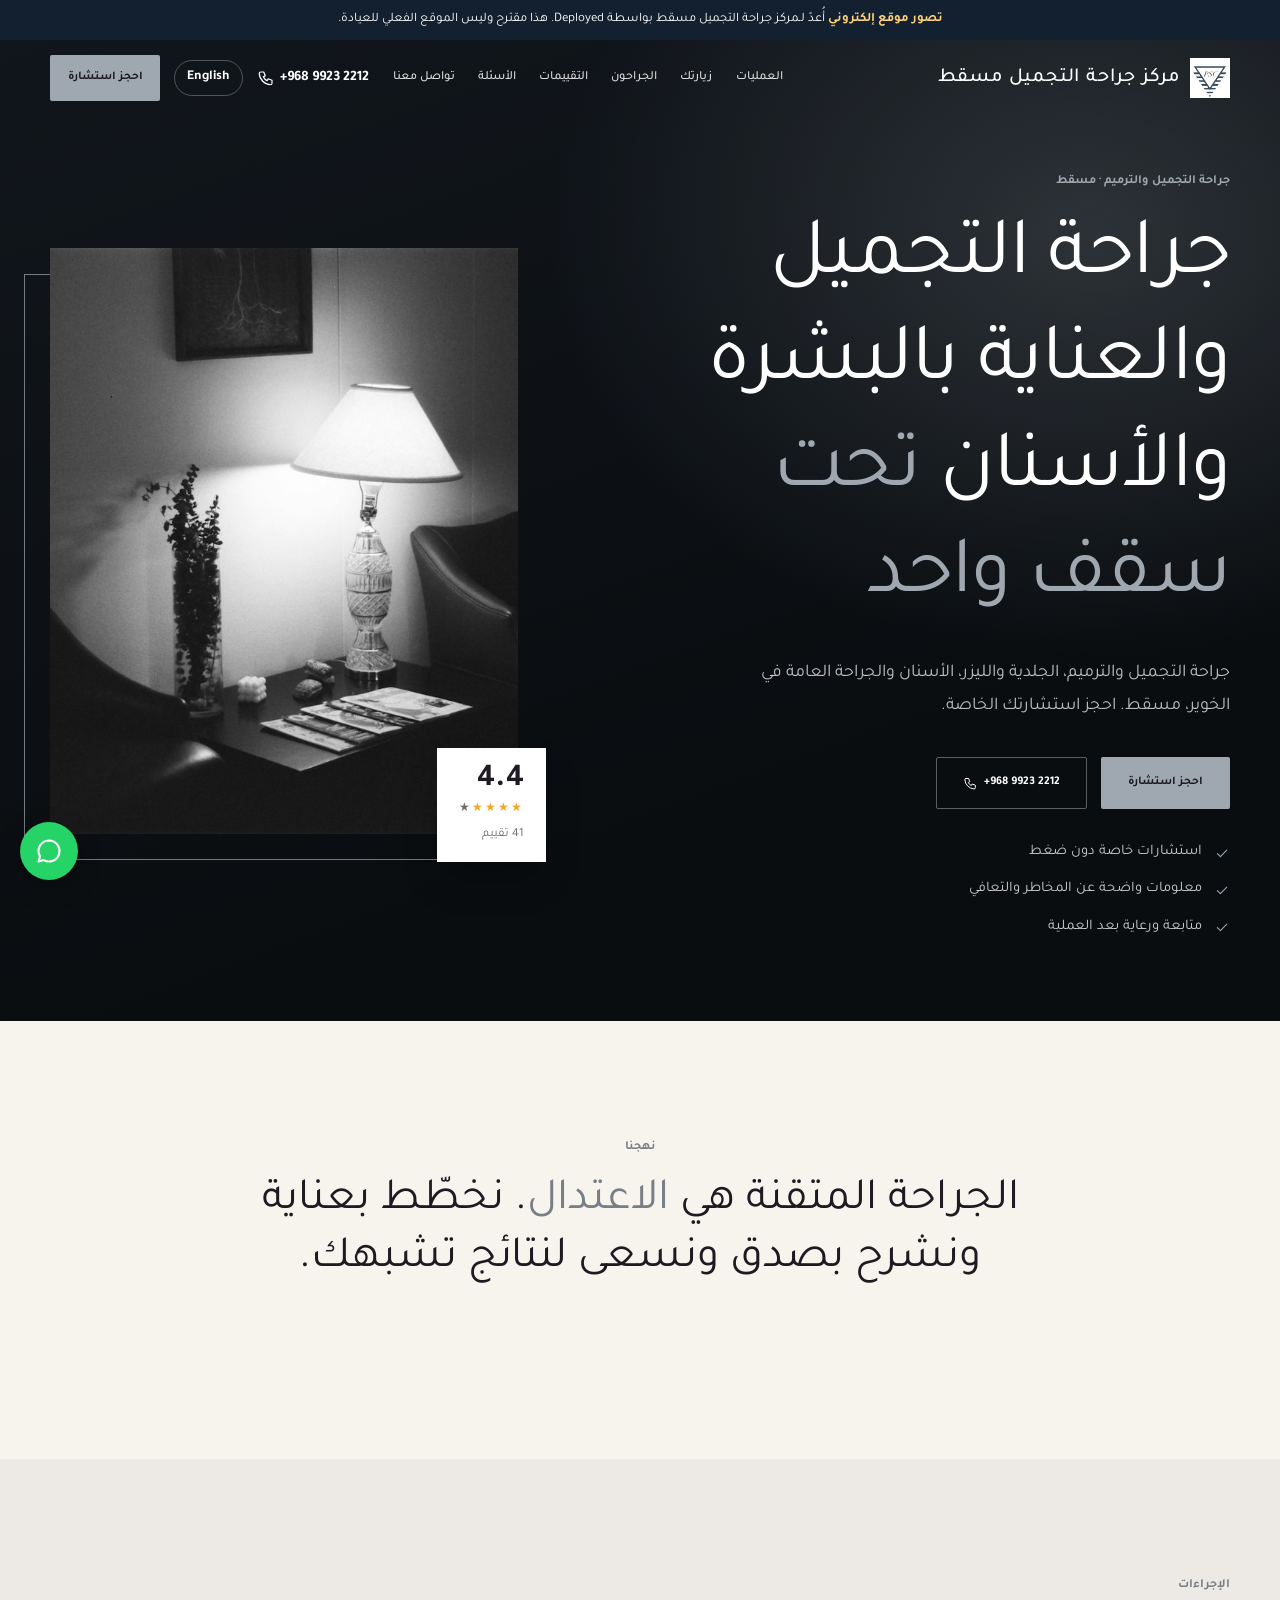
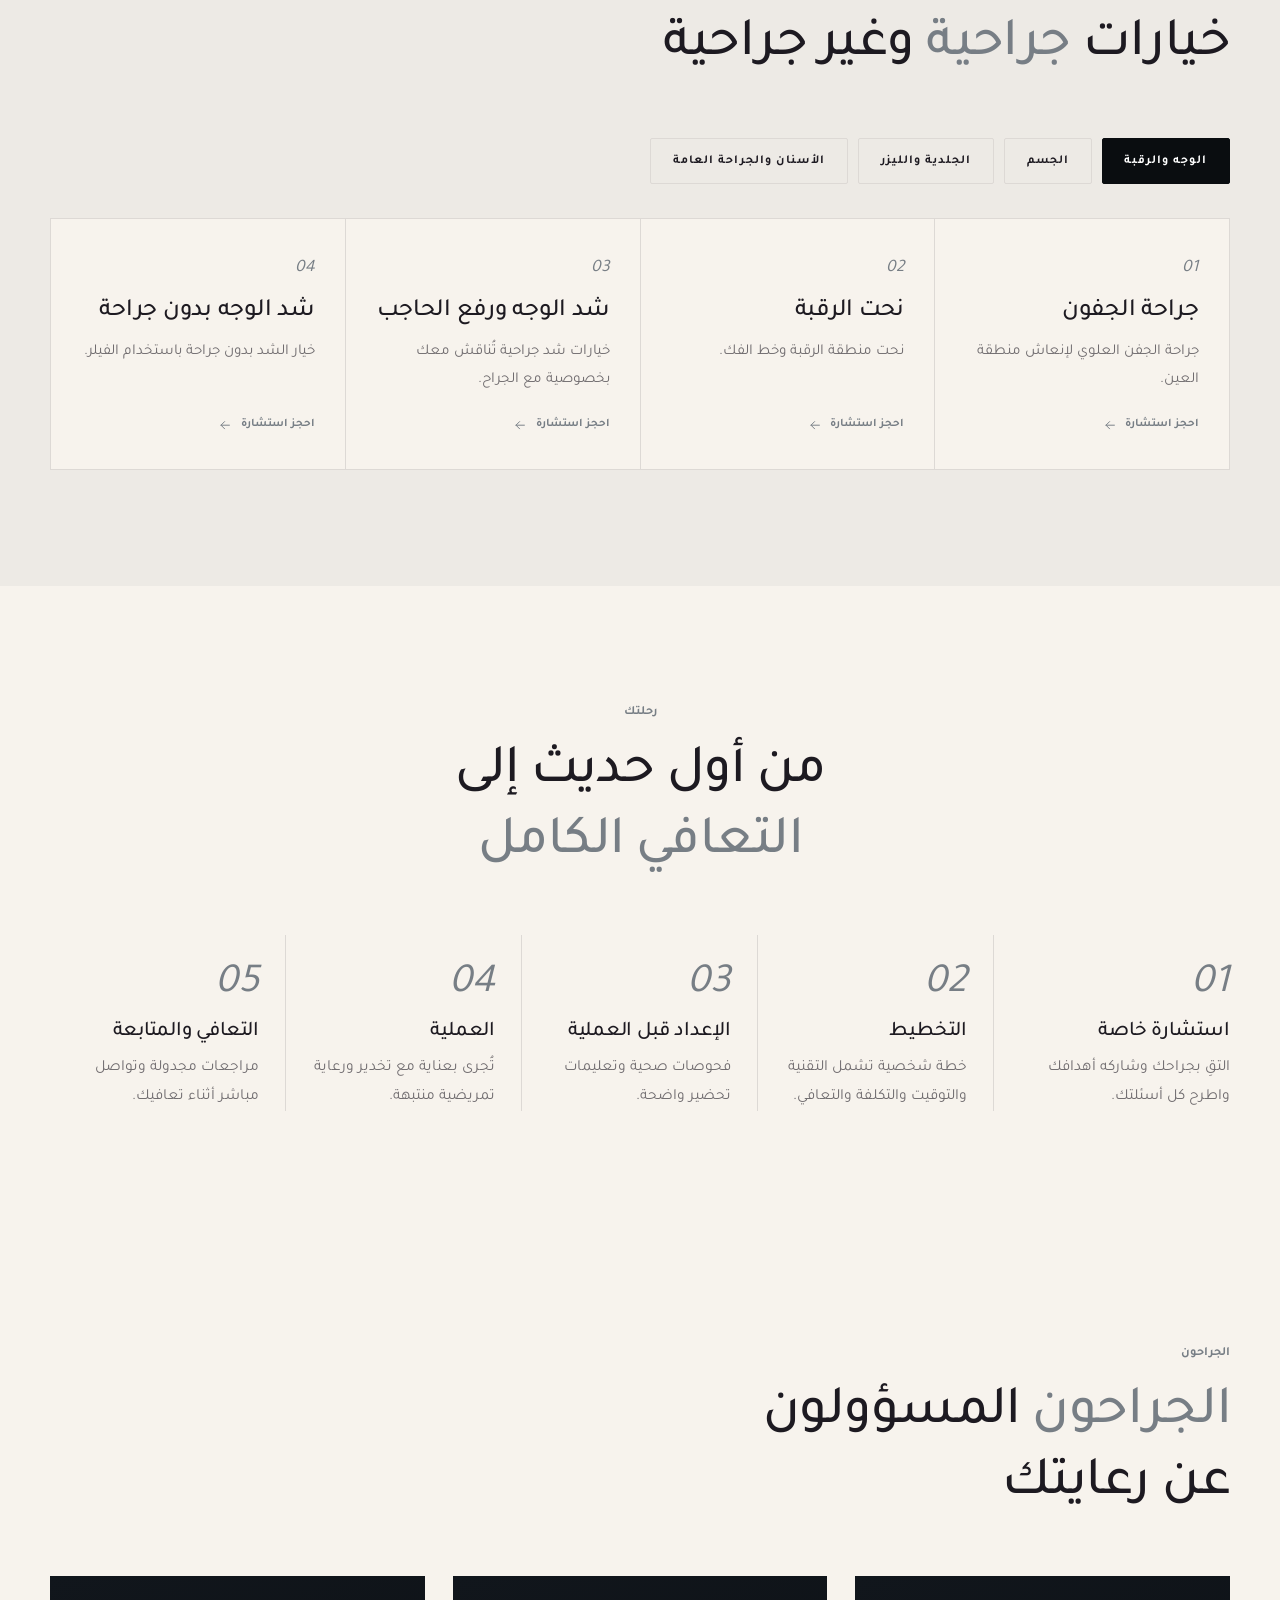
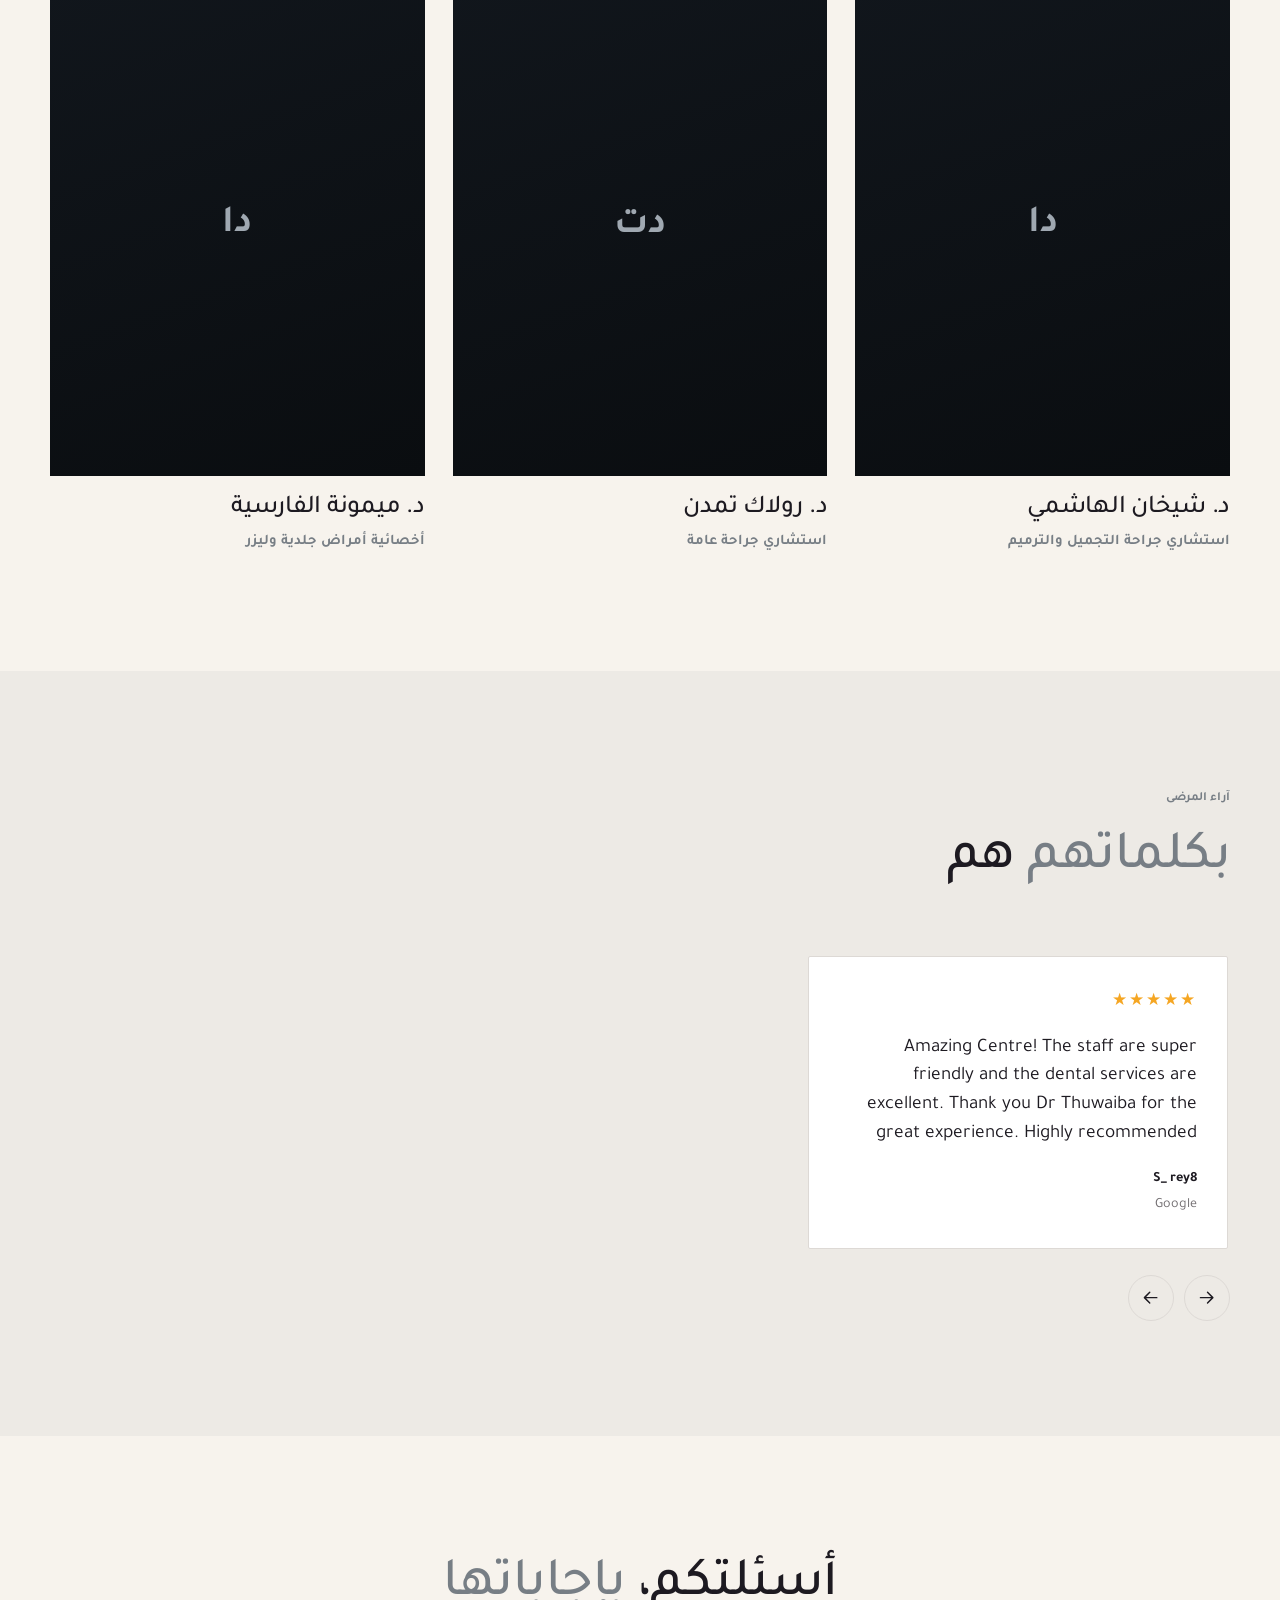
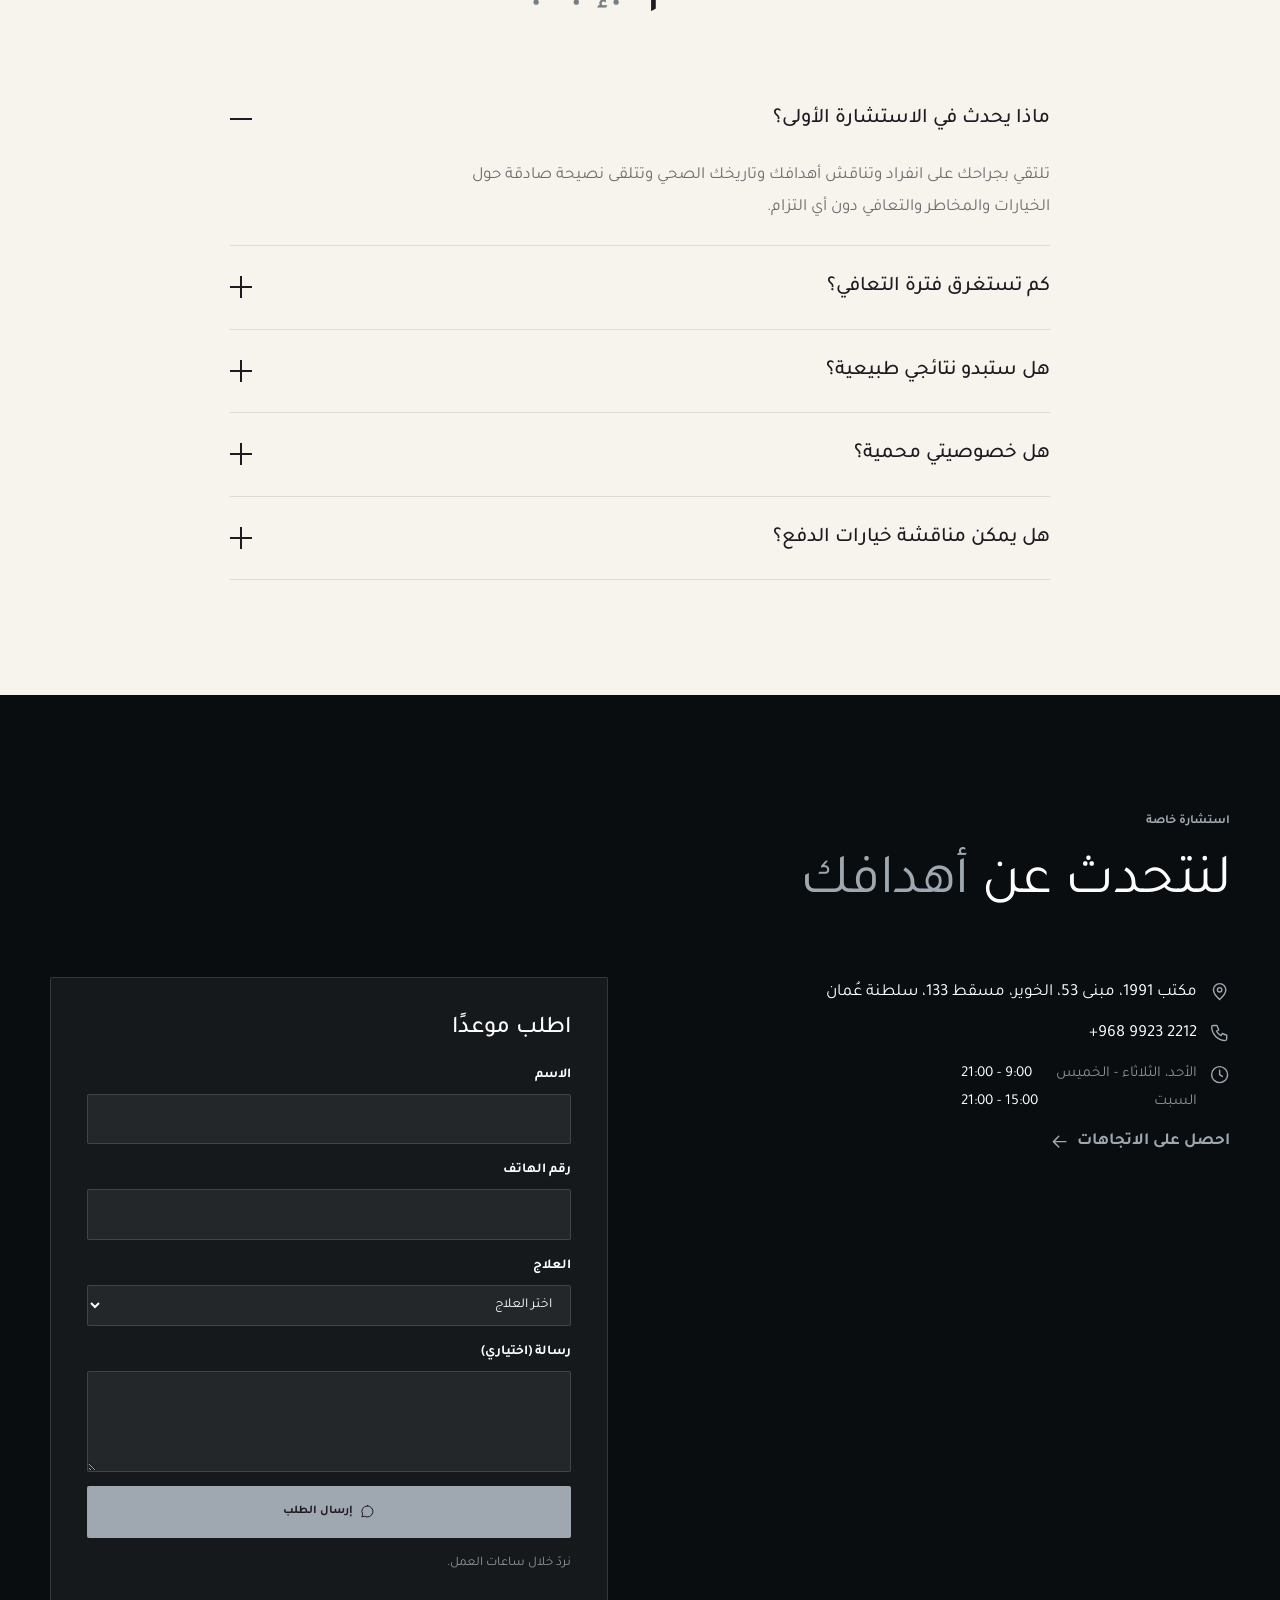
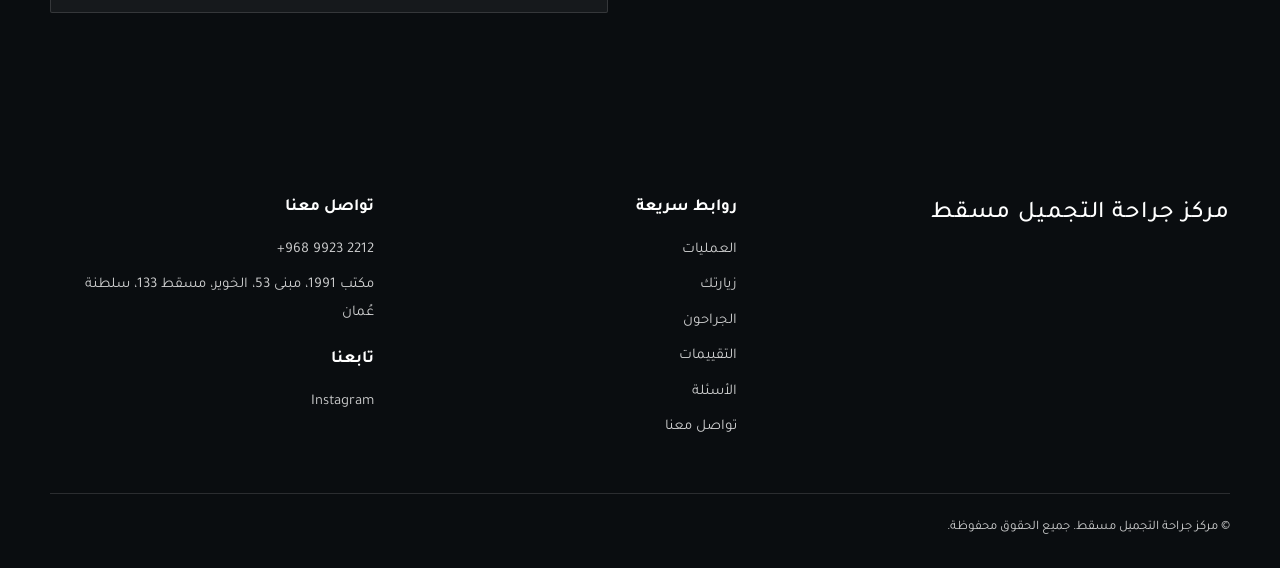
==== commit ed806f88: "Add stock hero image: The Plastic Surgery Centre Muscat Co-Authored-By: Claude Sonnet 5.5 <noreply@a" ====
--- a/plastic-surgery-centre-muscat-c0ze/ar/index.html
+++ b/plastic-surgery-centre-muscat-c0ze/ar/index.html
@@ -49,7 +49,7 @@
       <ul class="assure"><li><svg class="ic " viewBox="0 0 24 24" aria-hidden="true" fill="none" stroke="currentColor" stroke-width="1.6" stroke-linecap="round" stroke-linejoin="round"><path d="M5 12.5l4.5 4.5L19 7.5"/></svg>استشارات خاصة دون ضغط</li><li><svg class="ic " viewBox="0 0 24 24" aria-hidden="true" fill="none" stroke="currentColor" stroke-width="1.6" stroke-linecap="round" stroke-linejoin="round"><path d="M5 12.5l4.5 4.5L19 7.5"/></svg>معلومات واضحة عن المخاطر والتعافي</li><li><svg class="ic " viewBox="0 0 24 24" aria-hidden="true" fill="none" stroke="currentColor" stroke-width="1.6" stroke-linecap="round" stroke-linejoin="round"><path d="M5 12.5l4.5 4.5L19 7.5"/></svg>متابعة ورعاية بعد العملية</li></ul>
     </div>
     <div class="hero-art">
-      <div class="frame"><div class="ph frame-img" role="img" aria-label="مركز جراحة التجميل مسقط"><svg class="ic " viewBox="0 0 24 24" aria-hidden="true" fill="none" stroke="currentColor" stroke-width="1.6" stroke-linecap="round" stroke-linejoin="round"><path d="M12 3l1.8 5.2L19 10l-5.2 1.8L12 17l-1.8-5.2L5 10l5.2-1.8z"/><path d="M19 16l.7 2 2 .7-2 .7-.7 2-.7-2-2-.7 2-.7z"/></svg></div></div>
+      <div class="frame"><img class="frame-img" src="../media/hero.jpg" alt="مركز جراحة التجميل مسقط" loading="lazy"></div>
 <div class="badge"><b>4.4</b><span class="stars" role="img" aria-label="4.4 / 5"><span class="on">★</span><span class="on">★</span><span class="on">★</span><span class="on">★</span><span class="">★</span></span><span>41 تقييم</span></div>    </div>
   </div>
 </section>
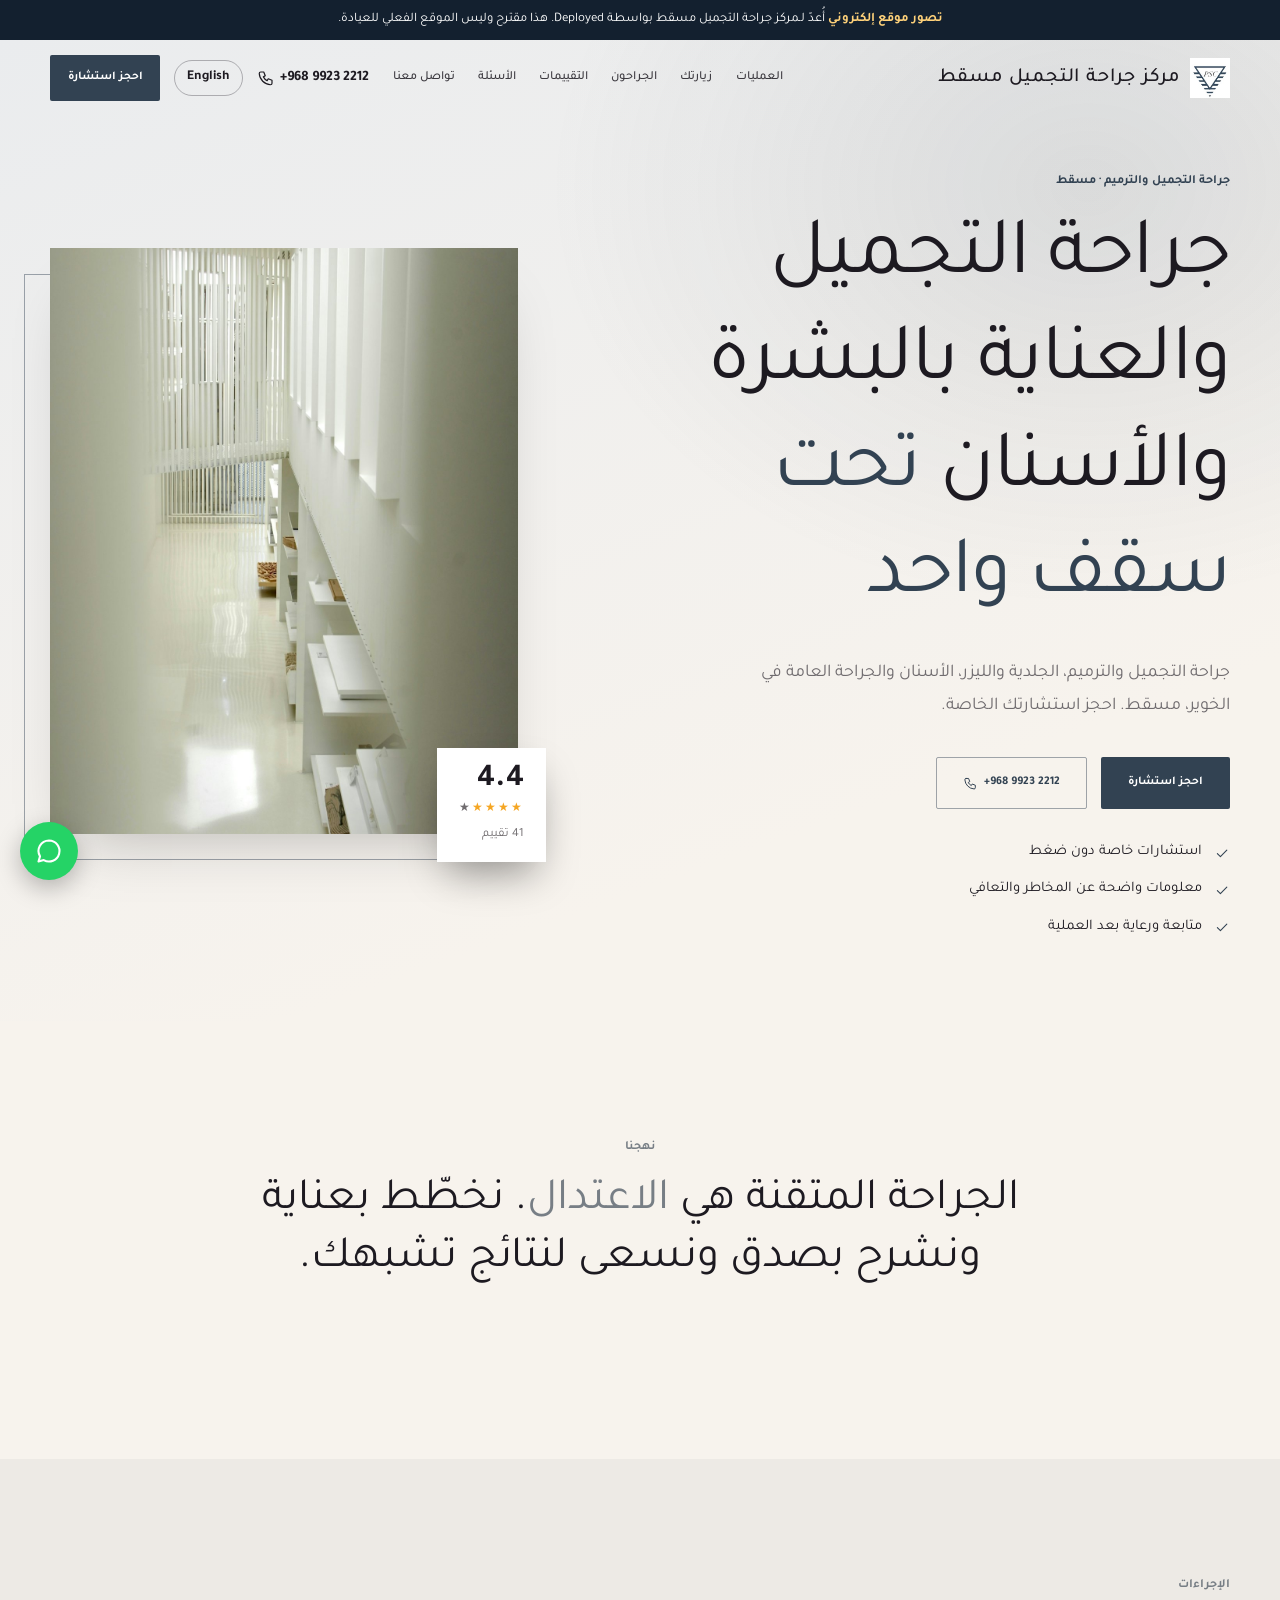
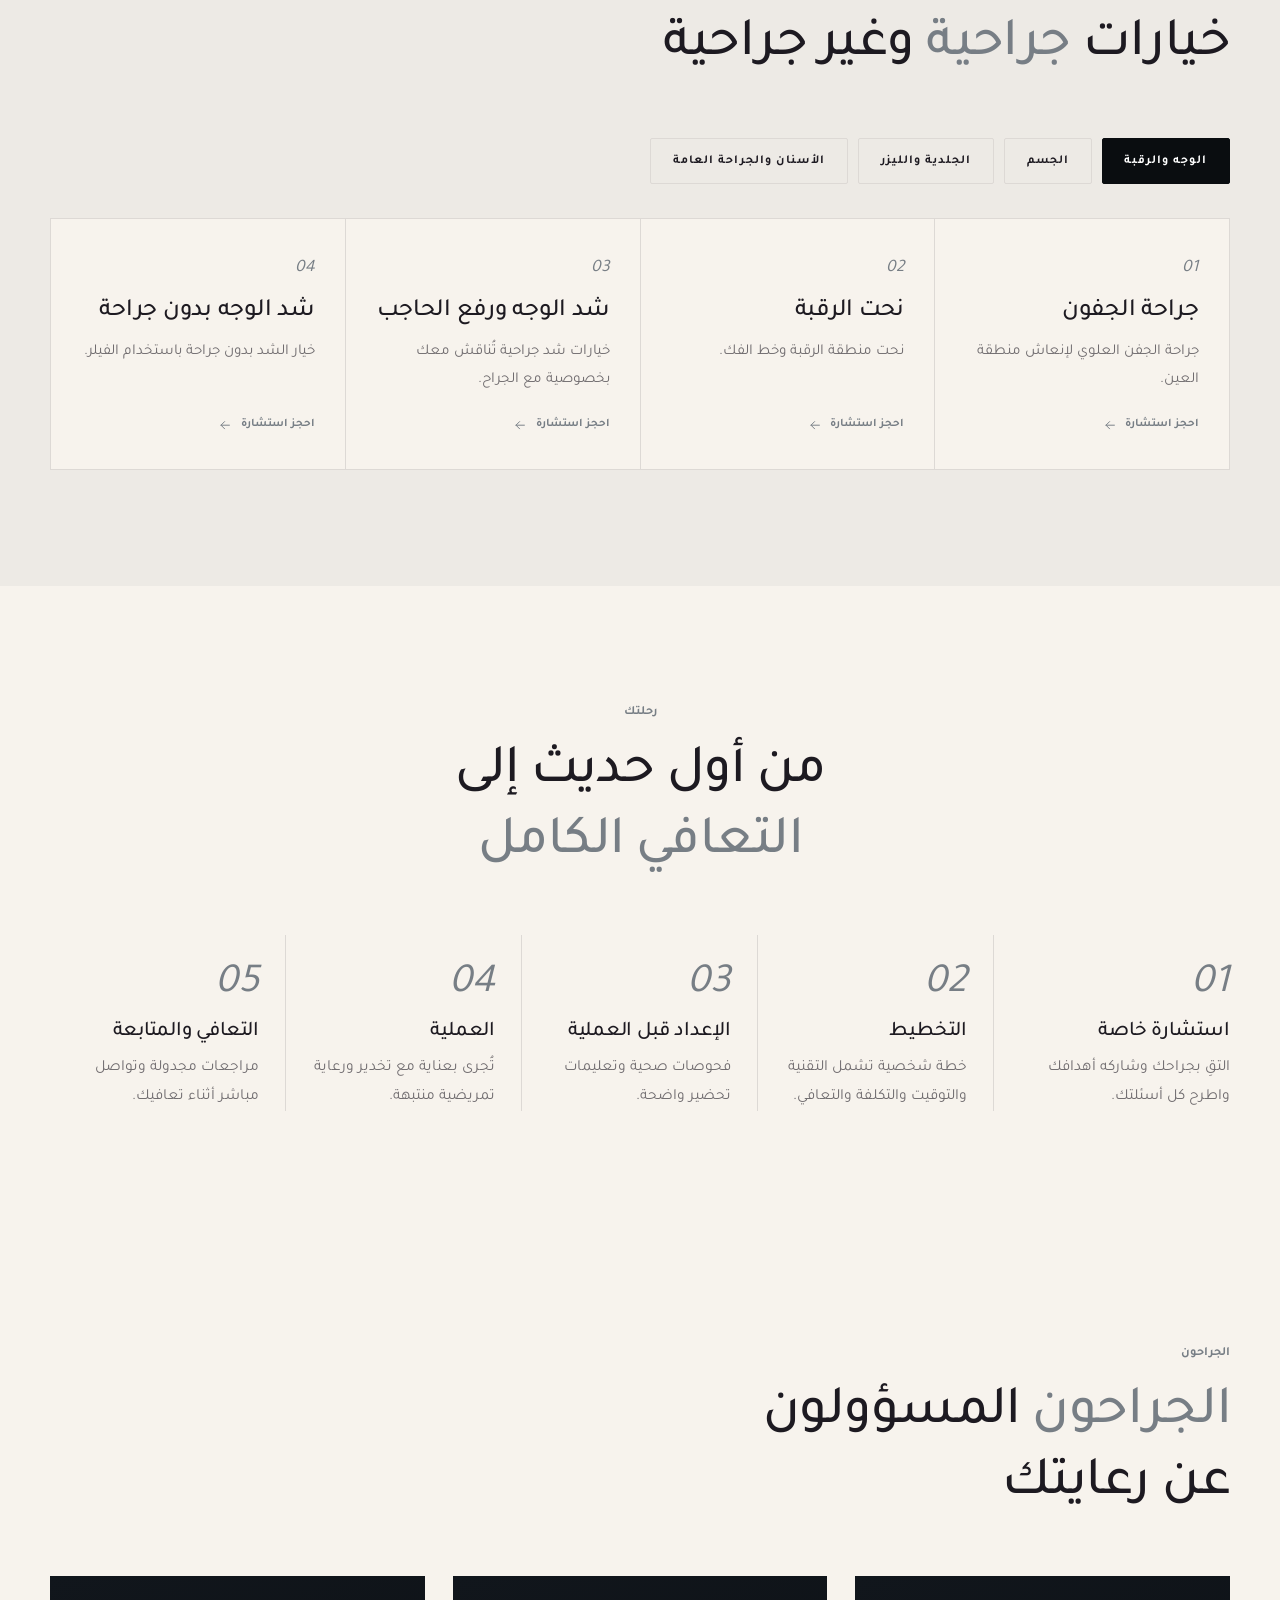
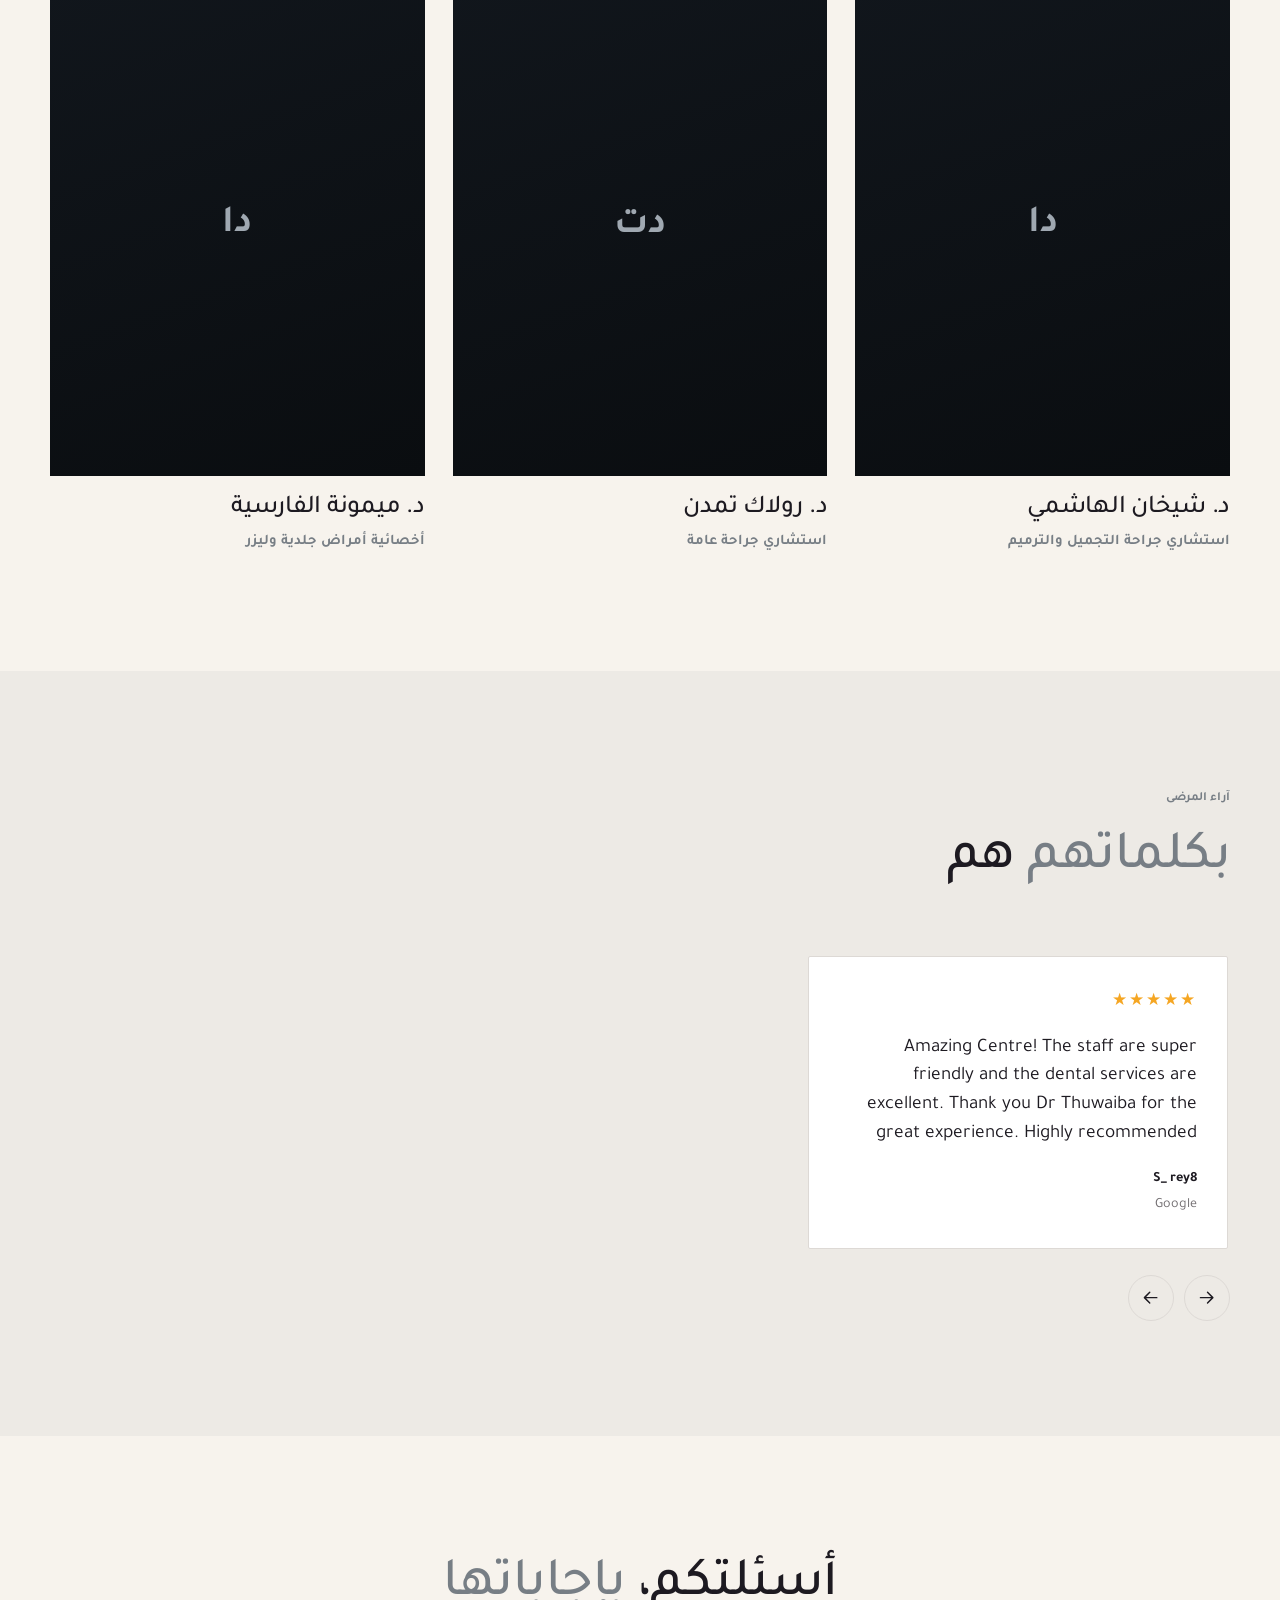
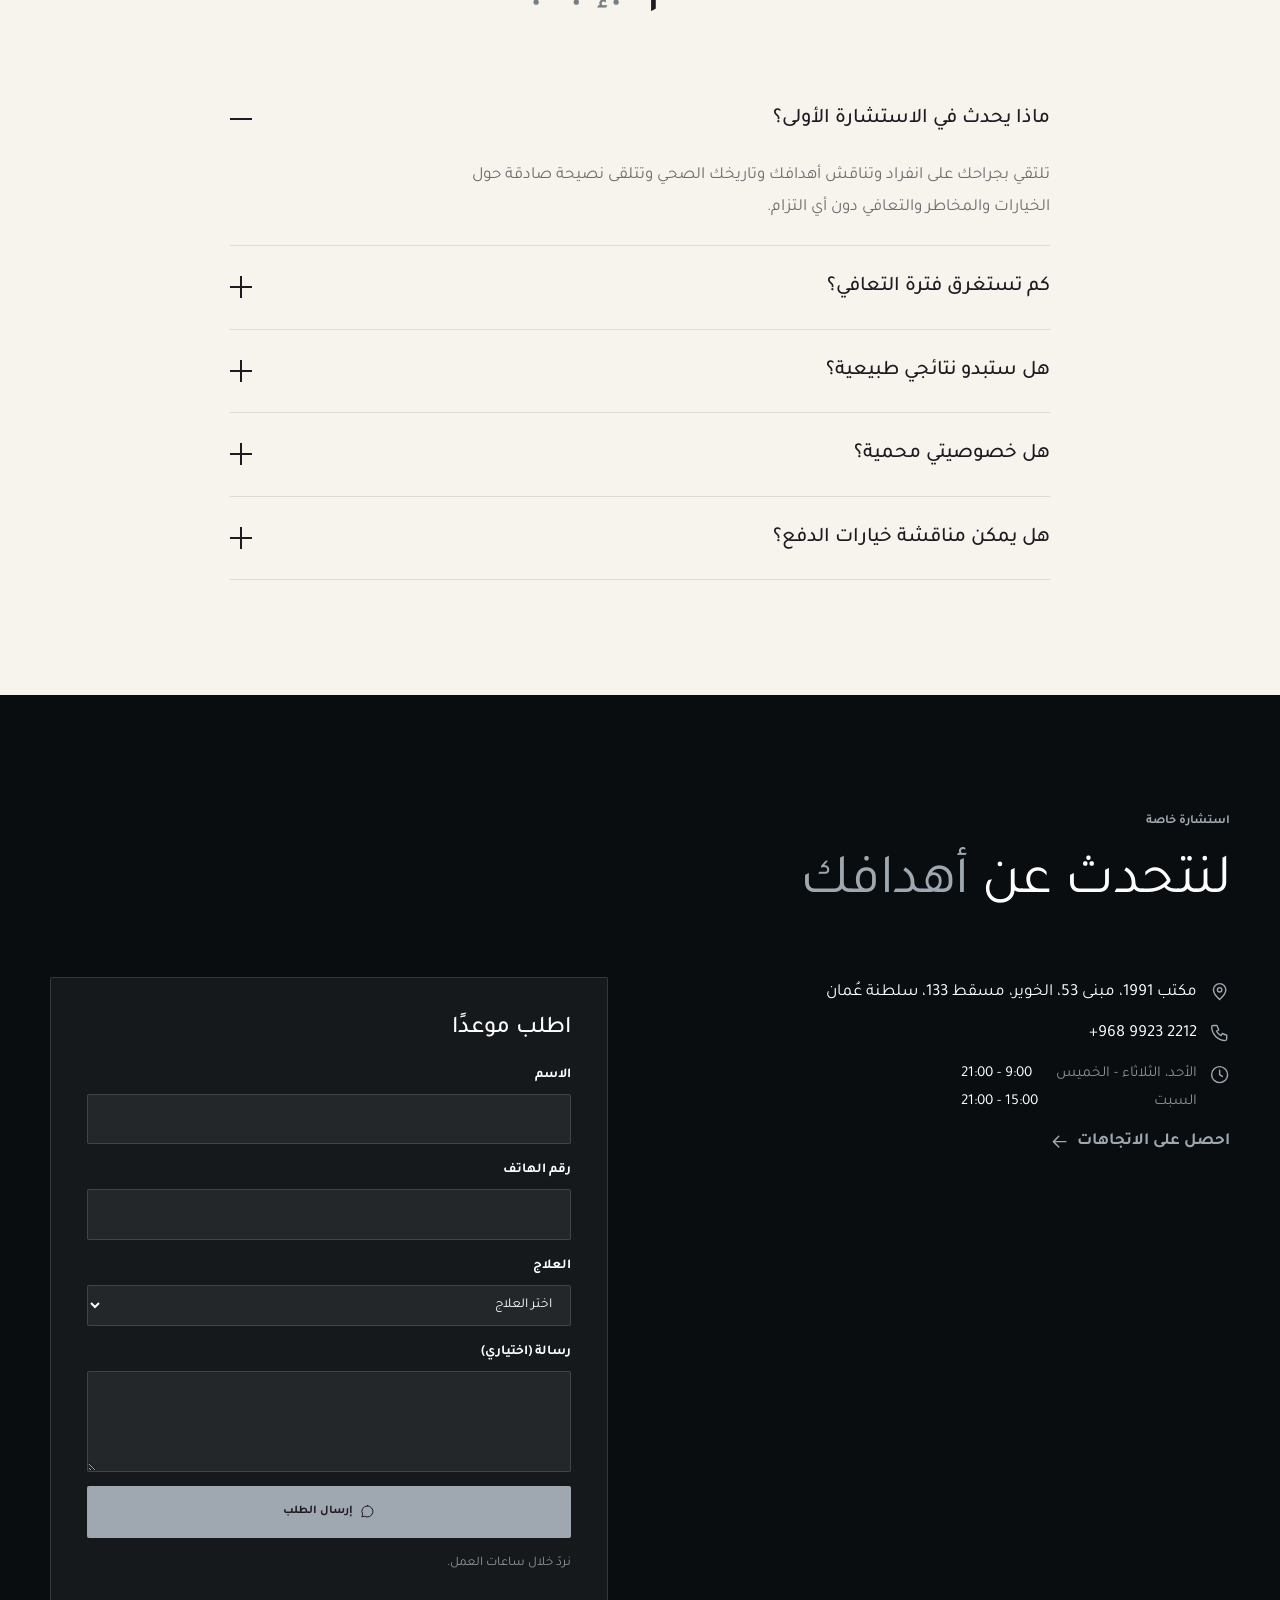
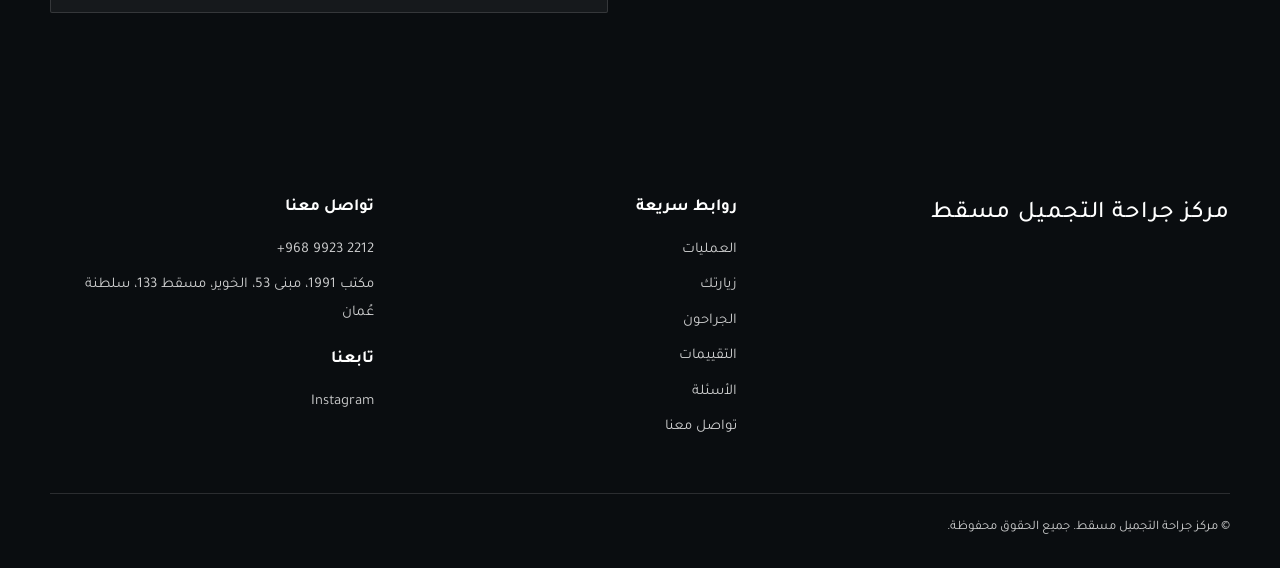
==== commit 2c04aac1: "Add light hero option; use it for The Plastic Surgery Centre Muscat Co-Authored-By: Claude Sonnet 5." ====
--- a/plastic-surgery-centre-muscat-c0ze/ar/index.html
+++ b/plastic-surgery-centre-muscat-c0ze/ar/index.html
@@ -37,7 +37,7 @@
 </header>
 
 <main id="main">
-<section class="hero" id="top">
+<section class="hero hero-light" id="top">
   <div class="wrap hero-grid">
     <div class="hero-copy">
       <p class="eyebrow">جراحة التجميل والترميم · مسقط</p>
--- a/plastic-surgery-centre-muscat-c0ze/assets/style.css
+++ b/plastic-surgery-centre-muscat-c0ze/assets/style.css
@@ -115,3 +115,22 @@
 .form{border-radius:2px}
 .form input,.form select,.form textarea{border-radius:2px}
 .faq-item summary{font-family:var(--font-display);font-size:1.3rem;font-weight:500}
+
+/* light hero (site.json "hero_style": "light") */
+.hero-light{color:var(--ink);background:
+  radial-gradient(900px 700px at 85% 15%,color-mix(in srgb,var(--primary) 12%,transparent),transparent 60%),
+  linear-gradient(160deg,var(--primary-soft),var(--bg) 75%)}
+.hero-light .eyebrow{color:var(--primary)}
+.hero-light h1 em{color:var(--primary)}
+.hero-light .hero-text{color:var(--muted)}
+.hero-light .assure{color:var(--ink)}
+.hero-light .assure .ic{color:var(--primary)}
+.hero-light .btn-ghost{color:var(--primary);border-color:color-mix(in srgb,var(--primary) 45%,transparent)}
+.hero-light .btn-ghost:hover{border-color:var(--primary);color:var(--primary-deep)}
+.hero-light .frame::before{border-color:var(--primary);opacity:.45}
+.hero-light .frame-img{box-shadow:0 30px 60px -30px #0004}
+body:has(.hero-light) .site-header:not([data-scrolled]):not([data-open]){color:var(--ink)}
+body:has(.hero-light) .site-header:not([data-scrolled]):not([data-open]) .lang{border-color:color-mix(in srgb,var(--ink) 30%,transparent)}
+body:has(.hero-light) .site-header:not([data-scrolled]):not([data-open]) .btn-sm{background:var(--primary);color:var(--primary-ink)}
+.hero-light .btn-accent{background:var(--primary);color:var(--primary-ink)}
+.hero-light .btn-accent:hover{background:var(--primary-deep)}
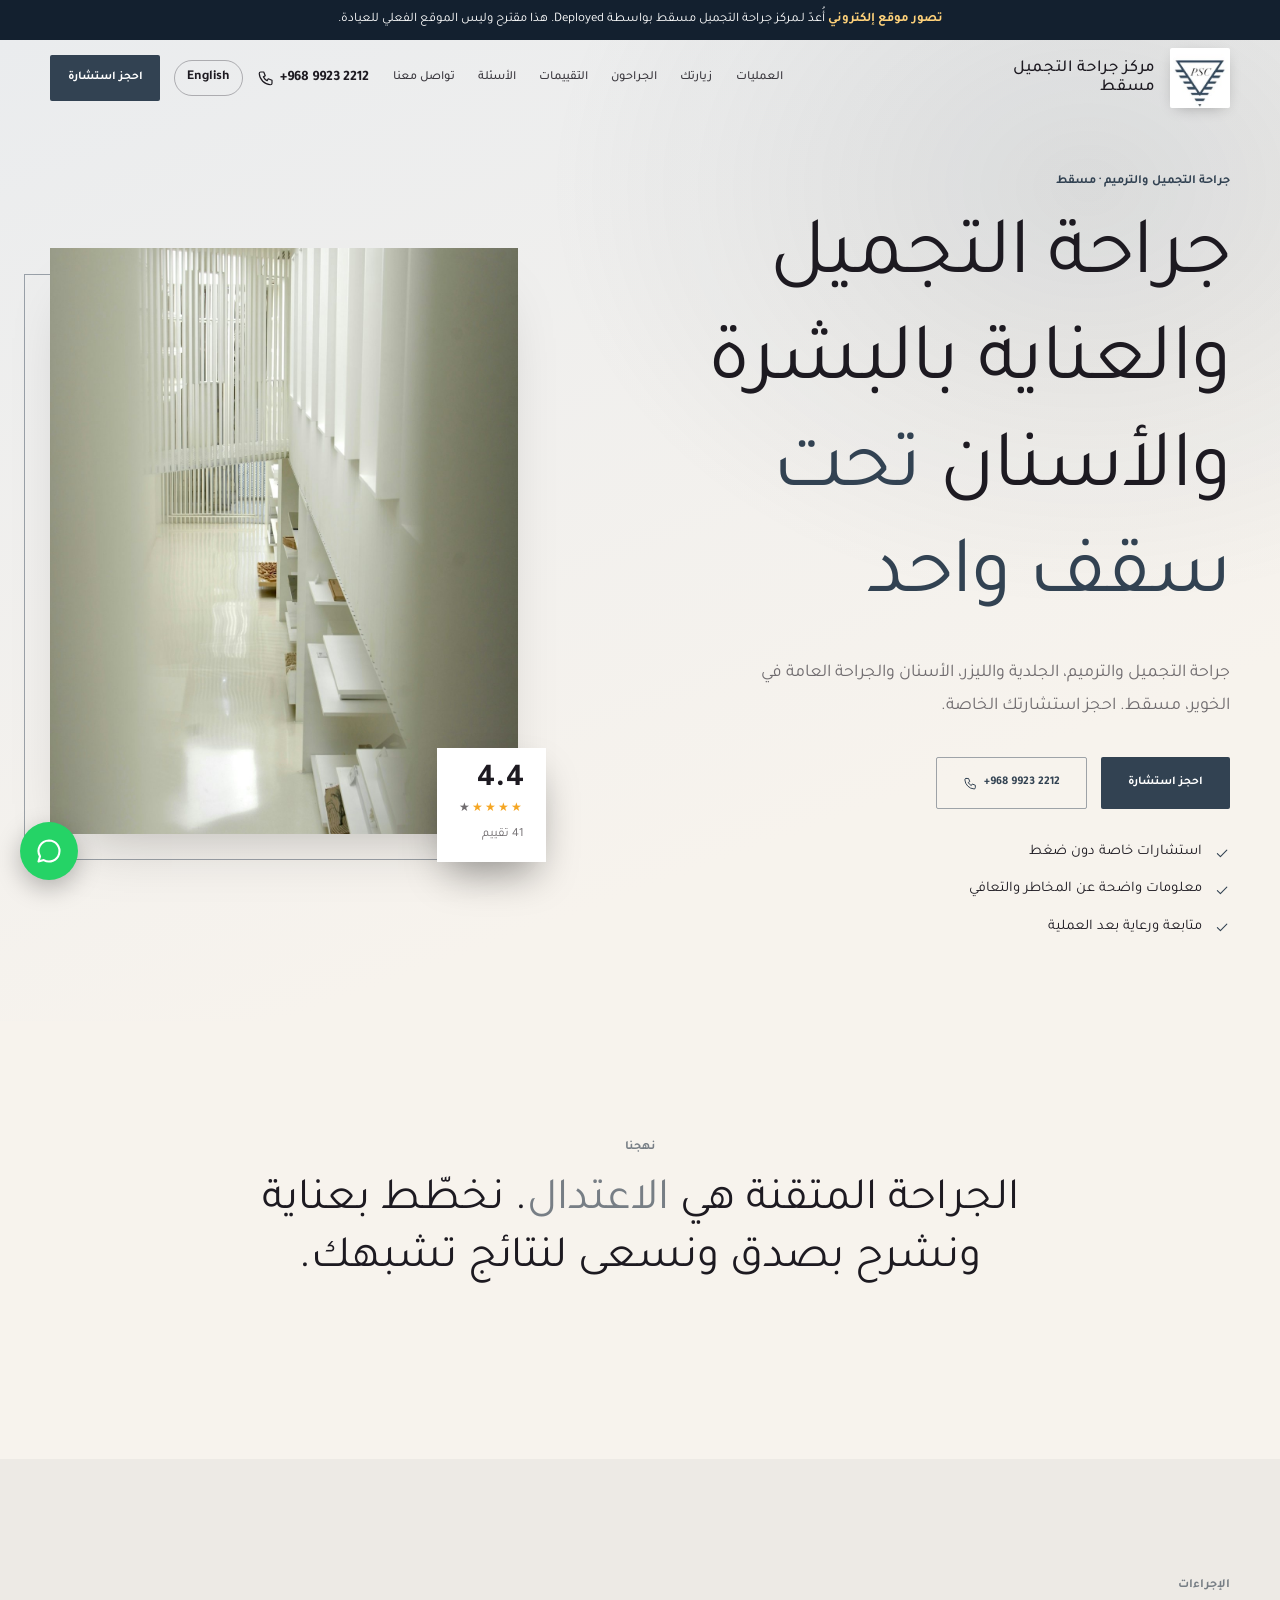
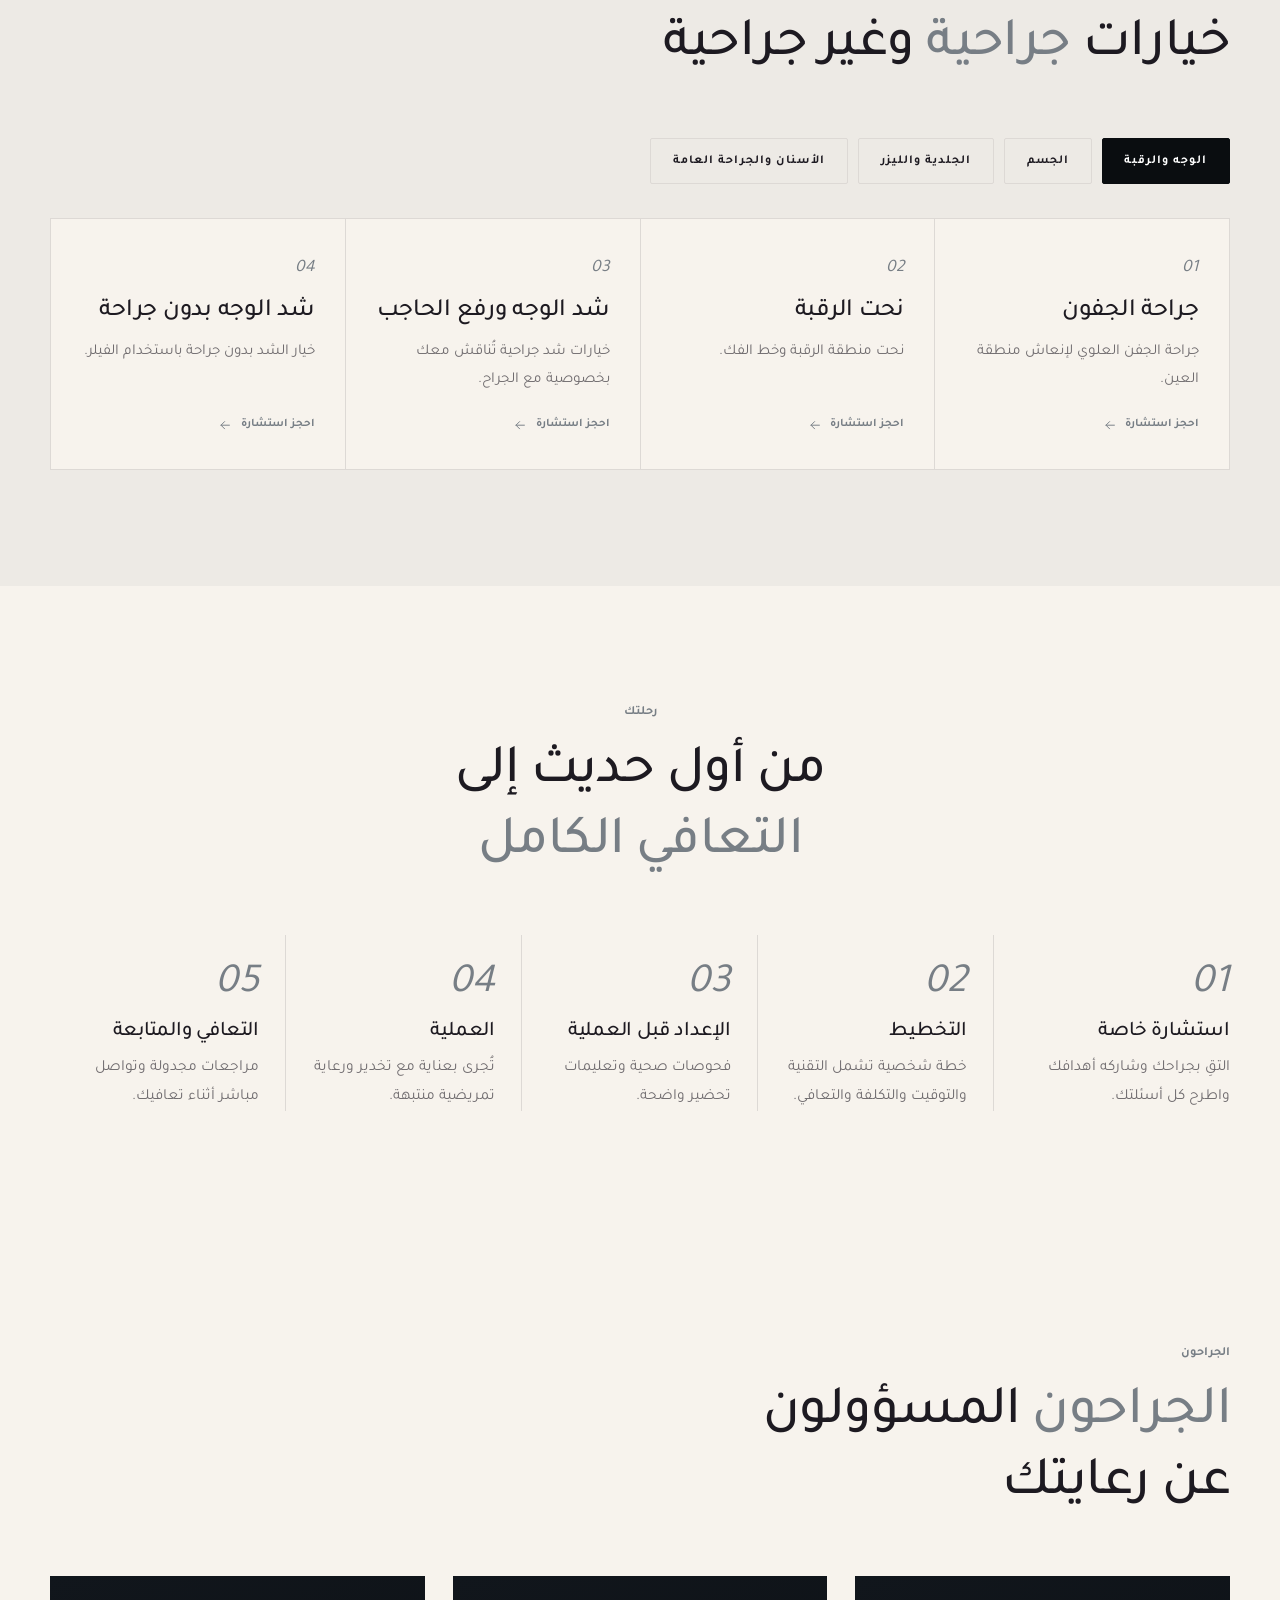
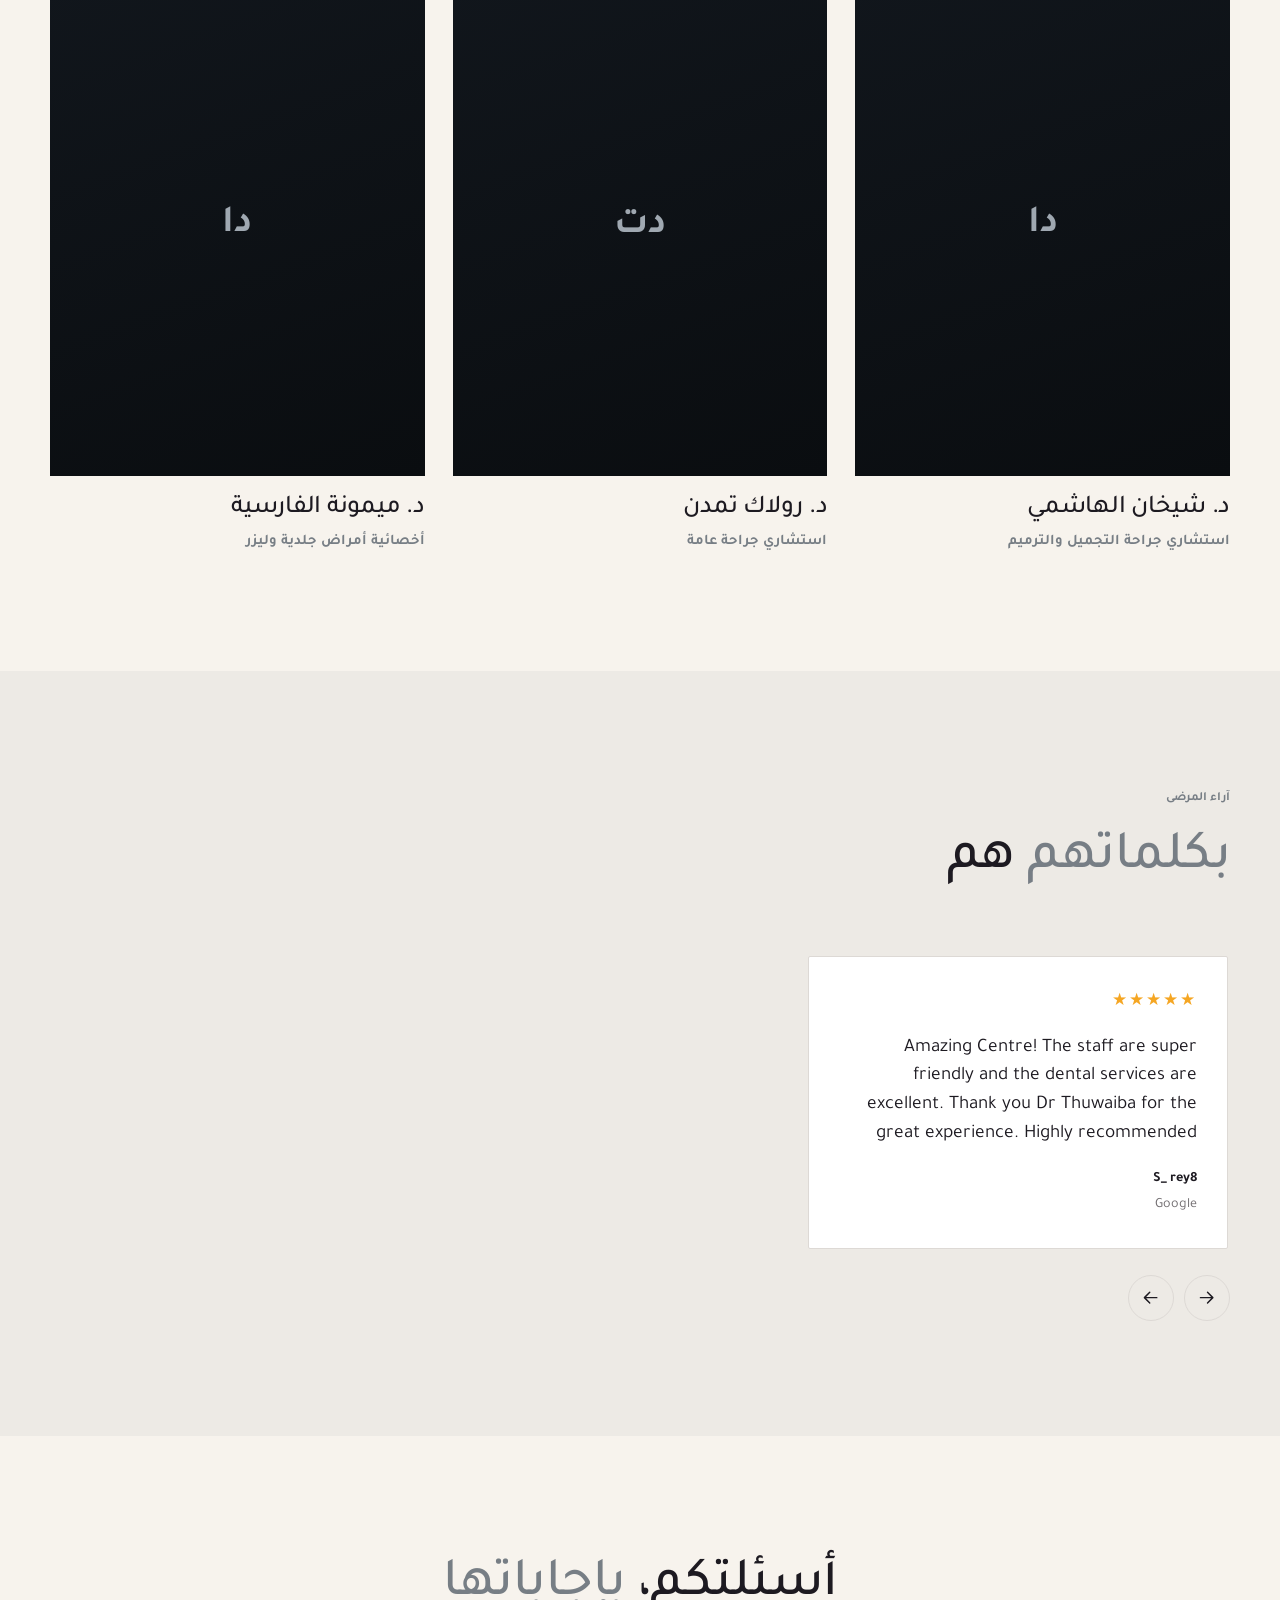
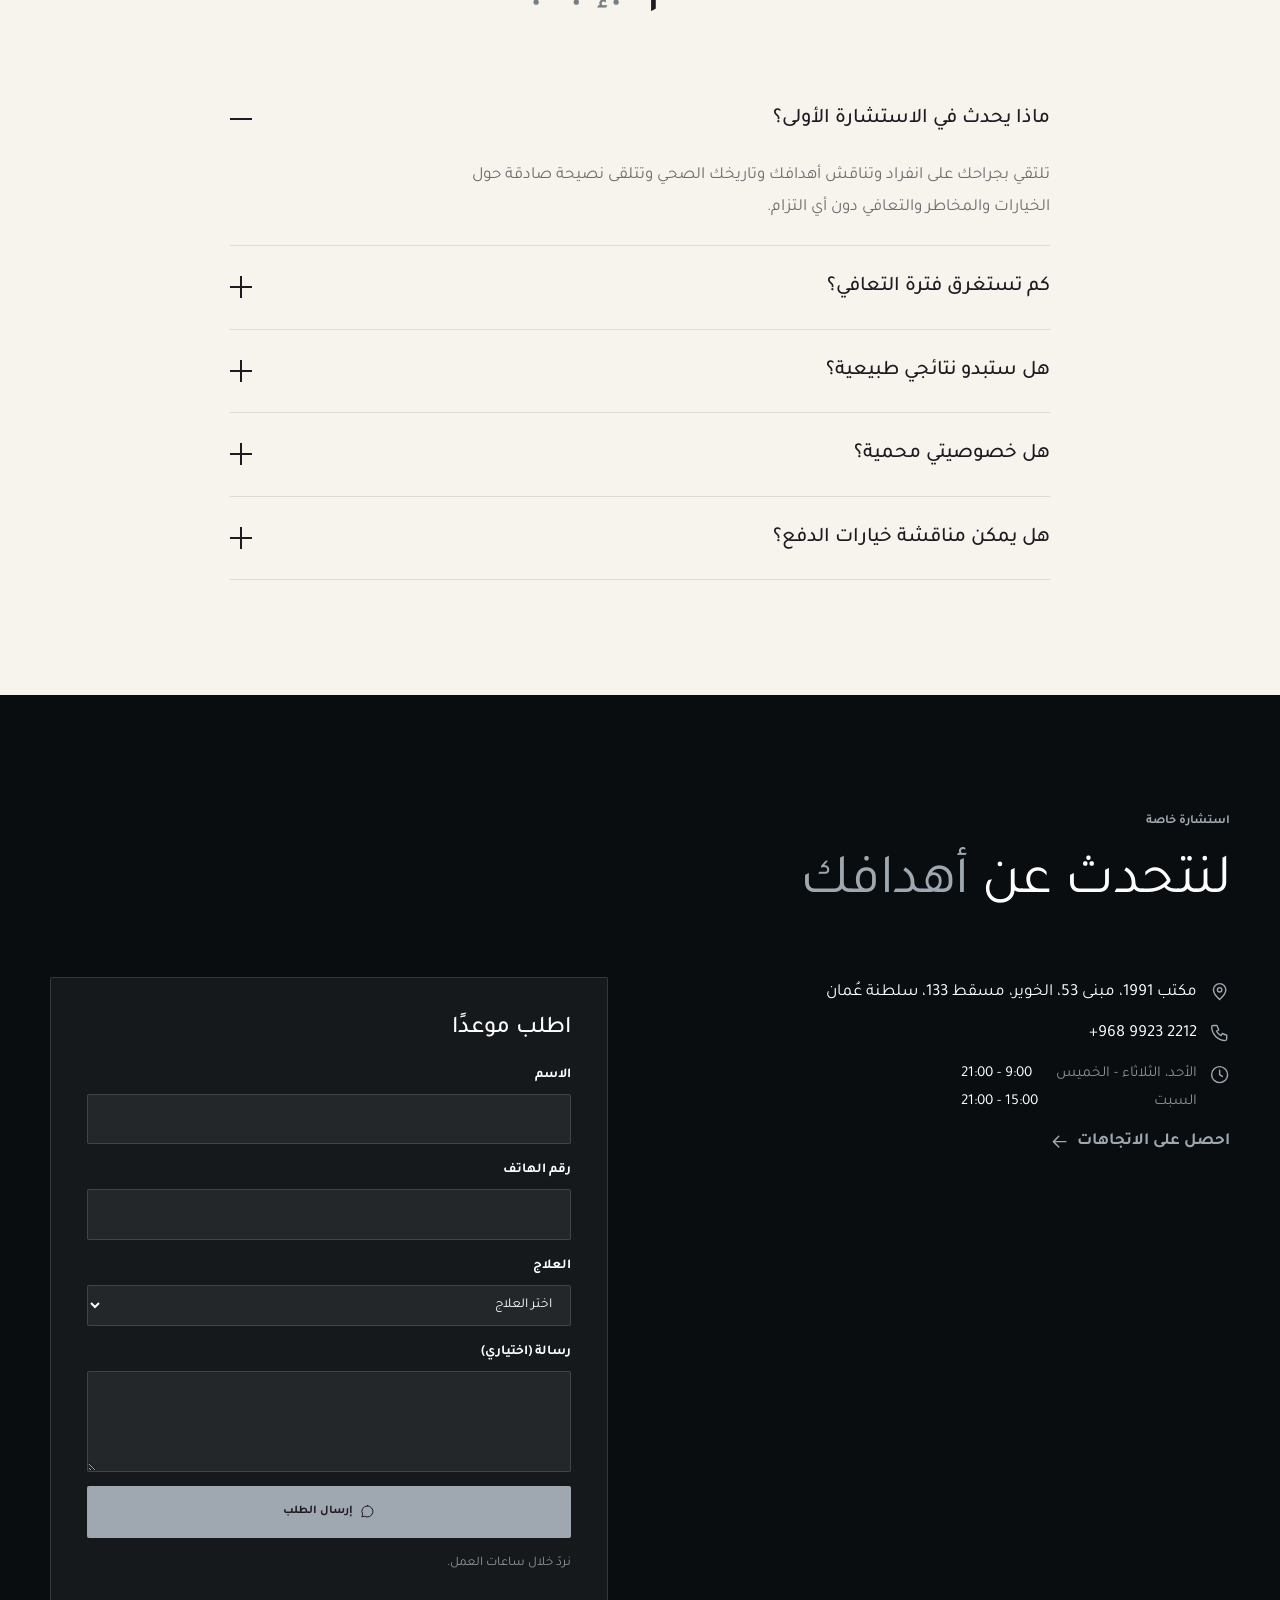
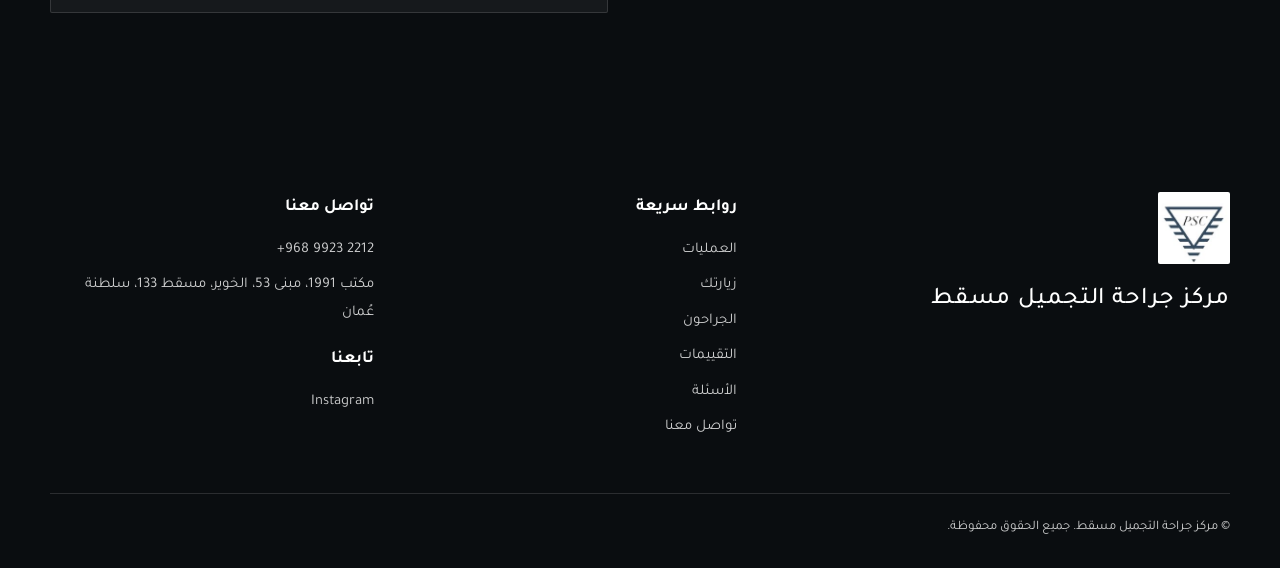
==== commit d914dc96: "Larger header logo, footer logo; fix mid-width header overflow Co-Authored-By: Claude Sonnet 5.5 <no" ====
--- a/plastic-surgery-centre-muscat-c0ze/ar/index.html
+++ b/plastic-surgery-centre-muscat-c0ze/ar/index.html
@@ -305,7 +305,7 @@
 <footer class="site-footer">
   <div class="wrap foot-grid">
     <div class="foot-brand">
-      <p class="brand-name">مركز جراحة التجميل مسقط</p>
+<img class="foot-logo" src="../media/logo.png" alt="">      <p class="brand-name">مركز جراحة التجميل مسقط</p>
     </div>
     <div>
       <p class="foot-h">روابط سريعة</p>
--- a/plastic-surgery-centre-muscat-c0ze/assets/base.css
+++ b/plastic-surgery-centre-muscat-c0ze/assets/base.css
@@ -226,3 +226,4 @@
   .actions{gap:8px;flex:none}
   .nav{inset:calc(var(--hy,41px) + 68px) 0 auto 0}
 }
+.foot-logo{height:72px;width:auto;display:block;margin-bottom:14px;border-radius:2px}
--- a/plastic-surgery-centre-muscat-c0ze/assets/style.css
+++ b/plastic-surgery-centre-muscat-c0ze/assets/style.css
@@ -134,3 +134,12 @@
 body:has(.hero-light) .site-header:not([data-scrolled]):not([data-open]) .btn-sm{background:var(--primary);color:var(--primary-ink)}
 .hero-light .btn-accent{background:var(--primary);color:var(--primary-ink)}
 .hero-light .btn-accent:hover{background:var(--primary-deep)}
+
+/* prominent logo */
+.site-header .brand{gap:14px}
+.site-header .brand-logo{height:60px;border-radius:2px;box-shadow:0 4px 16px -6px #0005}
+.site-header .brand-name{white-space:normal;line-height:1.15;font-size:1.05rem;max-width:200px;overflow:visible;text-overflow:clip}
+@media(max-width:560px){.site-header .brand-logo{height:50px}.site-header .brand-name{font-size:.9rem;max-width:150px}}
+.site-header .brand{flex:0 0 auto}
+@media(max-width:980px){.site-header .brand{flex:1 1 auto;min-width:0}}
+@media(min-width:981px) and (max-width:1180px){.nav{gap:14px;letter-spacing:.06em}.site-header .bar{gap:14px}.actions .btn-sm{display:none}}
